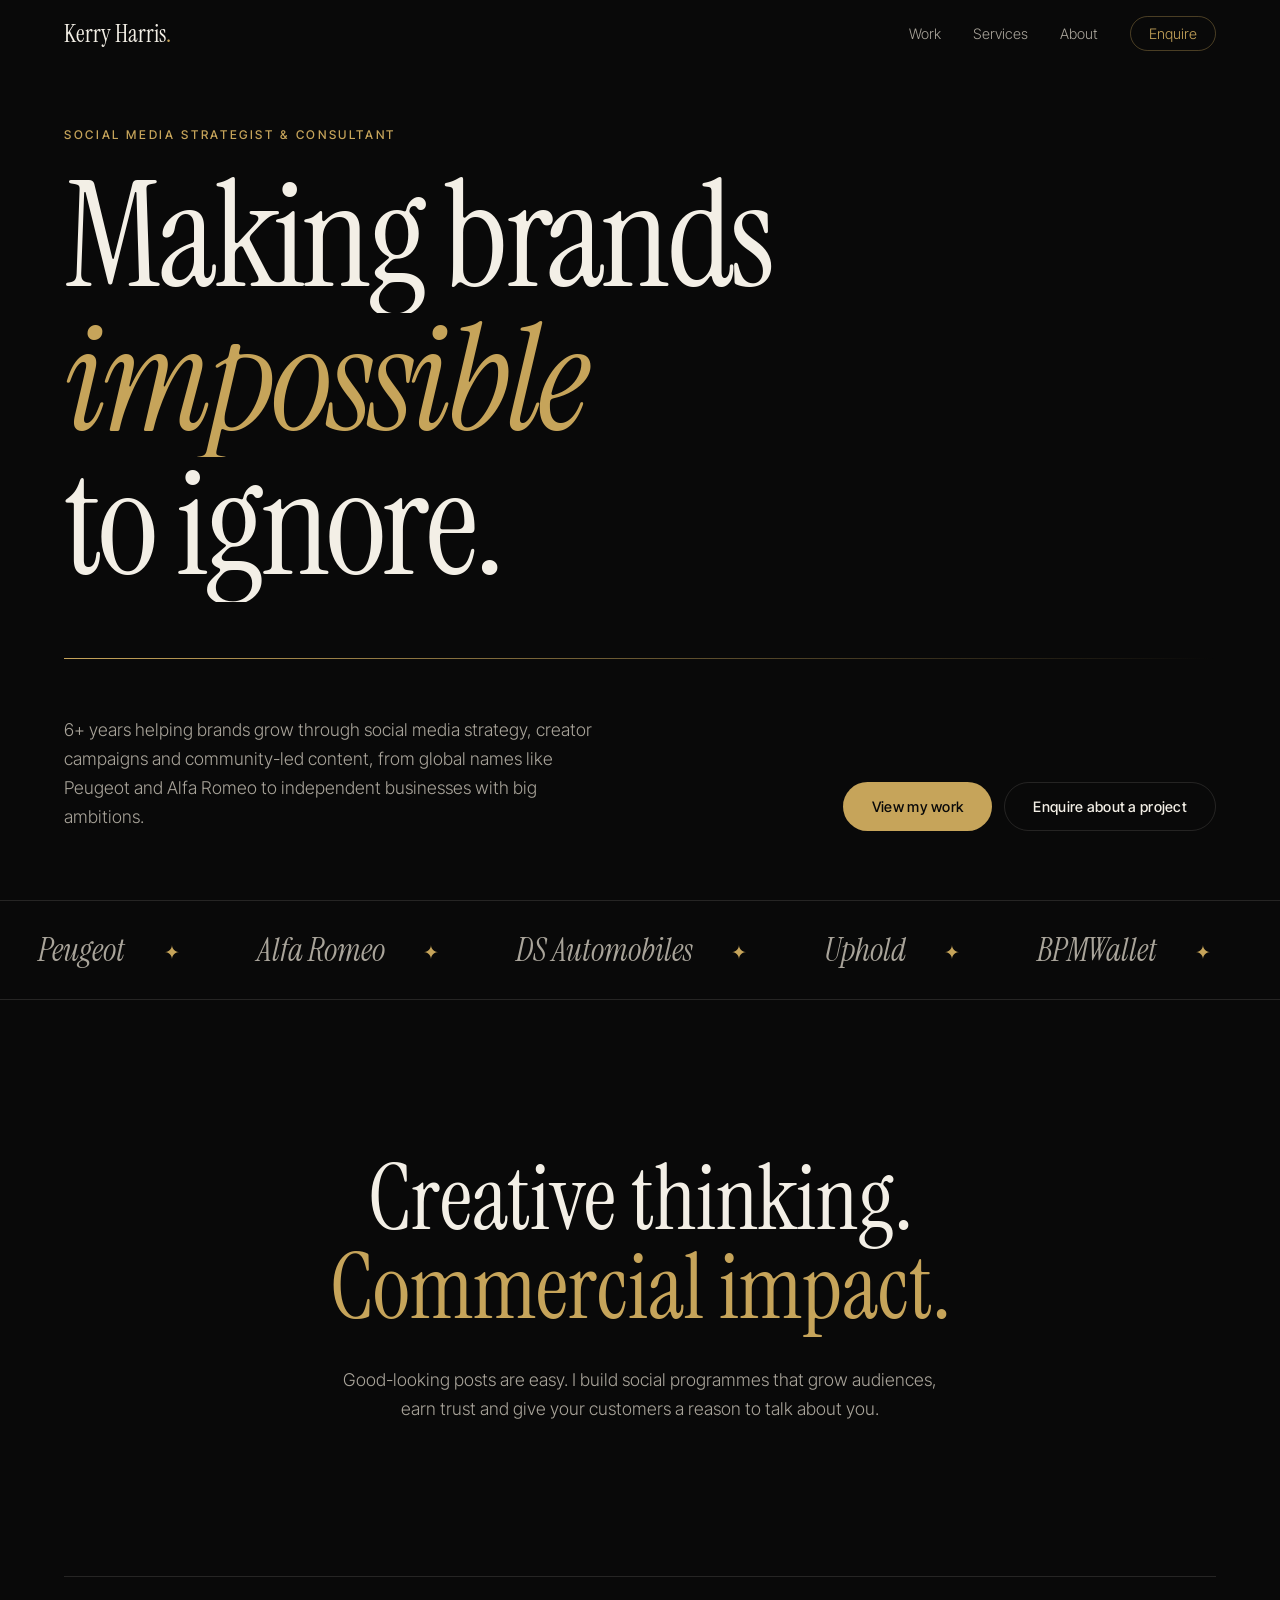
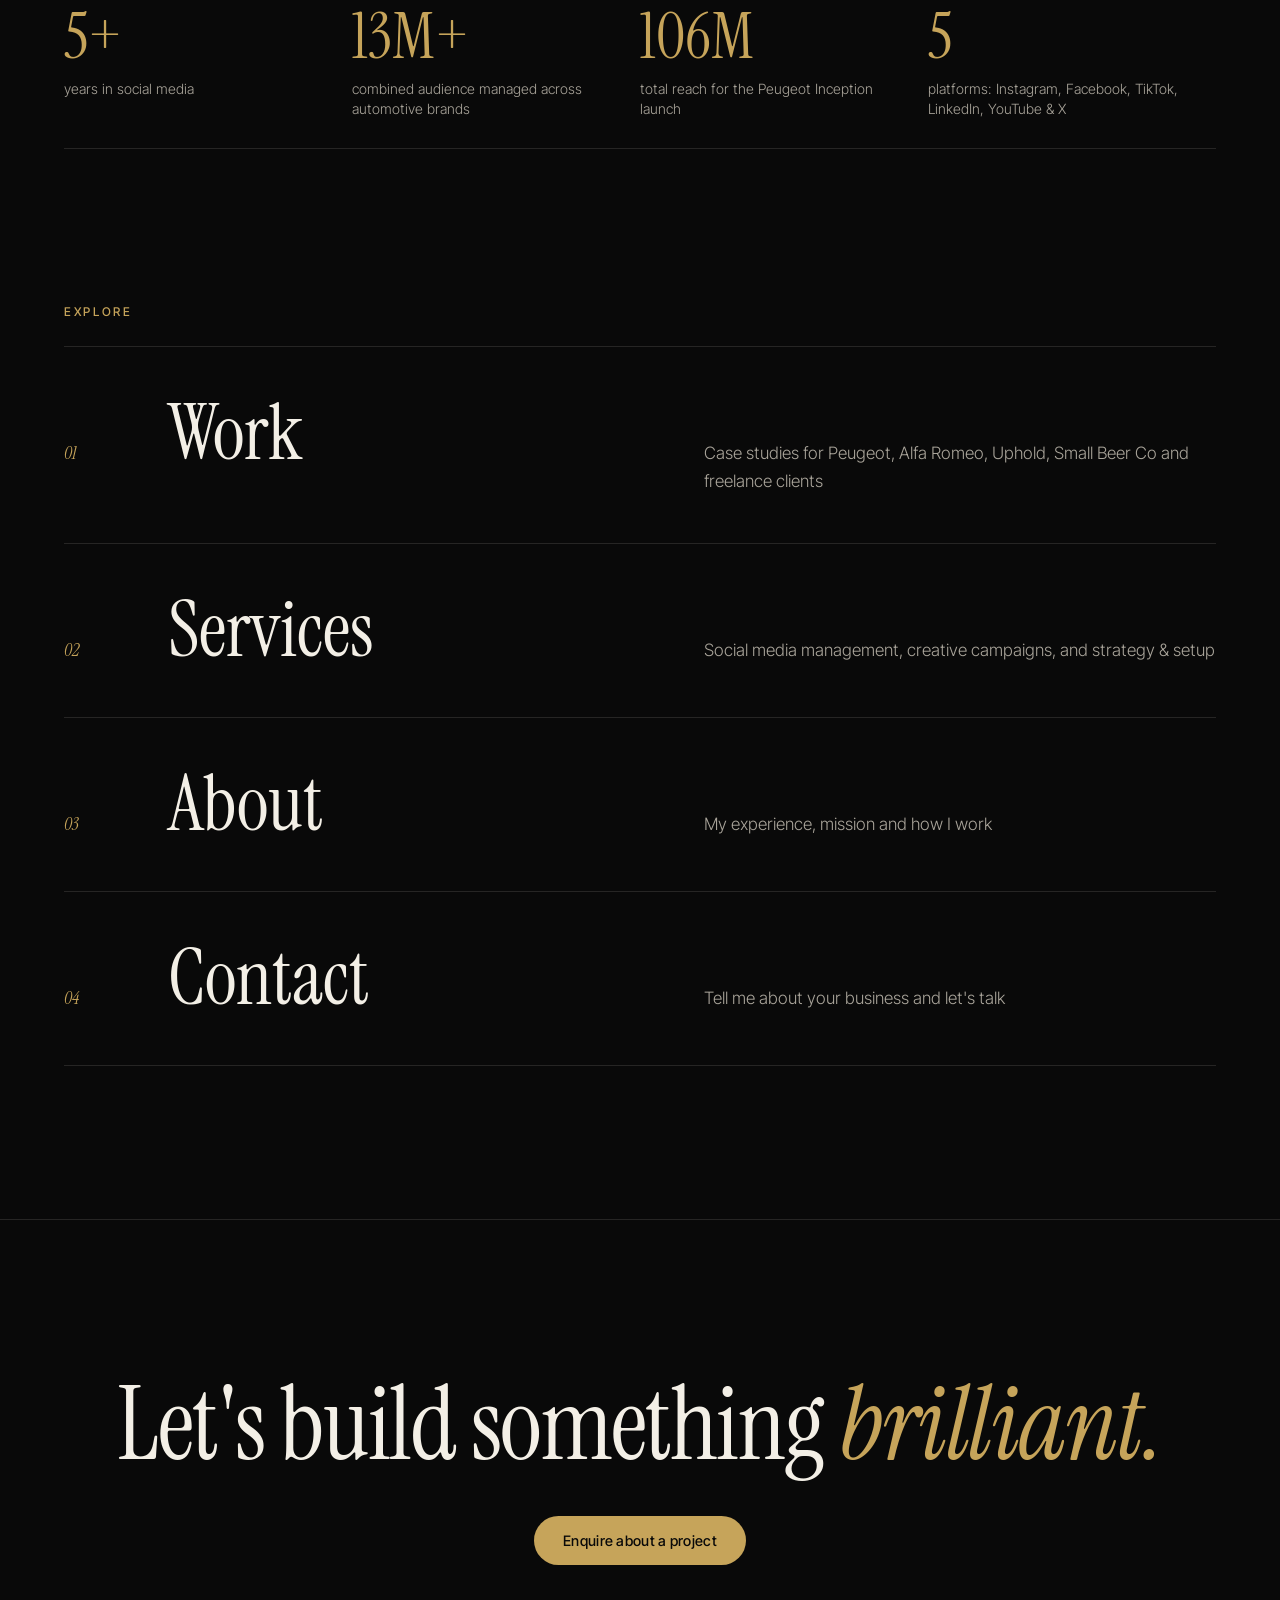
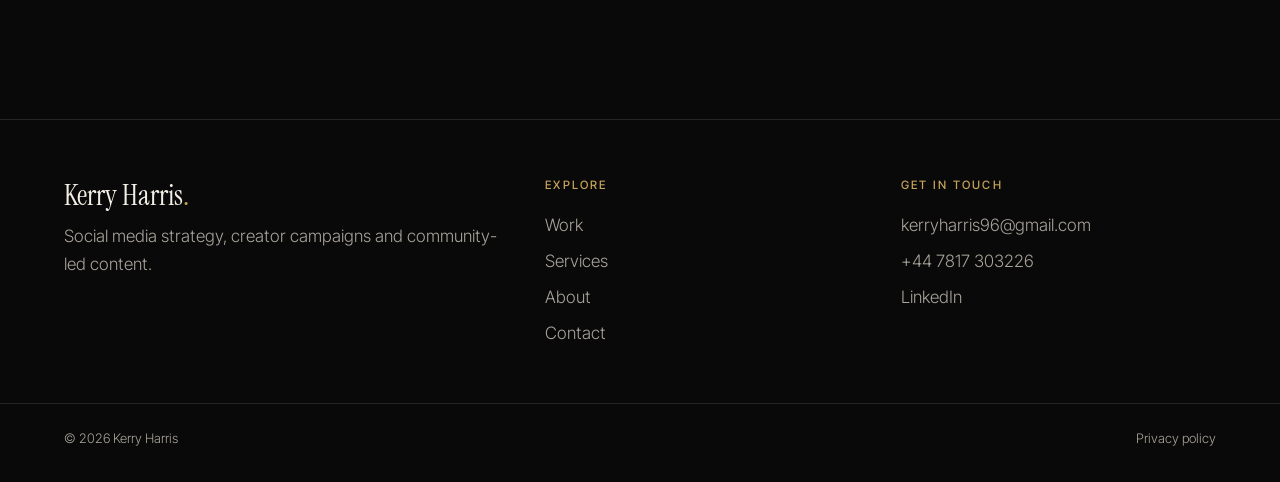
==== index.html @ 4b6999d1 "Initial portfolio site Multi-page static portfolio: home, work, five case studies, services, about, " ====
<!doctype html>
<html lang="en-GB">
<head>
  <meta charset="utf-8">
  <meta name="viewport" content="width=device-width, initial-scale=1">
  <title>Kerry Harris | Social Media & Creative Marketing</title>
  <meta name="description" content="Social media strategy, creator campaigns and community-led content for automotive, fintech, hospitality and independent brands.">
  <meta property="og:title" content="Kerry Harris | Social Media & Creative Marketing">
  <meta property="og:description" content="Social media strategy, creator campaigns and community-led content for automotive, fintech, hospitality and independent brands.">
  <meta name="theme-color" content="#090909">
  <link rel="icon" href="/favicon.svg" type="image/svg+xml">
  <link rel="preconnect" href="https://fonts.googleapis.com">
  <link rel="preconnect" href="https://fonts.gstatic.com" crossorigin>
  <link href="https://fonts.googleapis.com/css2?family=Instrument+Serif:ital@0;1&family=Inter+Tight:wght@300;400;500;600&display=swap" rel="stylesheet">
  <link rel="stylesheet" href="/styles.css">
</head>
<body>

<a class="skip" href="#main">Skip to content</a>

<header class="nav">
  <a class="nav__logo" href="/" aria-label="Kerry Harris, home">Kerry Harris<span>.</span></a>
  <nav aria-label="Main">
    <button class="nav__toggle" aria-expanded="false" aria-controls="nav-links">Menu</button>
    <ul class="nav__links" id="nav-links">
      <li><a href="/work.html">Work</a></li>
      <li><a href="/services.html">Services</a></li>
      <li><a href="/about.html">About</a></li>
      <li><a class="nav__cta" href="/contact.html">Enquire</a></li>
    </ul>
  </nav>
</header>

<main id="main">
  <section class="hero">
    <p class="eyebrow reveal-load" style="--d:0">Social media strategist &amp; consultant</p>
    <h1 class="hero__title">
      <span class="line"><span class="reveal-load" style="--d:1">Making brands</span></span>
      <span class="line"><em class="reveal-load" style="--d:2">impossible</em></span>
      <span class="line"><span class="reveal-load" style="--d:3">to ignore.</span></span>
    </h1>
    <span class="hero__rule" aria-hidden="true"></span>
    <div class="hero__foot reveal-load">
      <p class="hero__lede">6+ years helping brands grow through social media strategy, creator campaigns and community-led content, from global names like Peugeot and Alfa Romeo to independent businesses with big ambitions.</p>
      <div class="btns">
        <a class="btn btn--gold" href="/work.html">View my work</a>
        <a class="btn btn--ghost" href="/contact.html">Enquire about a project</a>
      </div>
    </div>
  </section>

  <section class="clients" aria-label="Brands I've worked with">
    <div class="clients__track">
      <ul>
        <li>Peugeot</li><li>Alfa Romeo</li><li>DS Automobiles</li><li>Uphold</li><li>BPMWallet</li><li>Small Beer Co</li><li>The Rake</li><li>The Old Tigers Head</li><li>Puzzle Tree Alpacas</li>
      </ul>
      <ul aria-hidden="true">
        <li>Peugeot</li><li>Alfa Romeo</li><li>DS Automobiles</li><li>Uphold</li><li>BPMWallet</li><li>Small Beer Co</li><li>The Rake</li><li>The Old Tigers Head</li><li>Puzzle Tree Alpacas</li>
      </ul>
    </div>
  </section>

  <section class="statement">
    <p class="statement__text reveal">
      <span class="serif">Creative thinking.</span>
      <span class="serif gold">Commercial impact.</span>
    </p>
    <p class="statement__sub reveal">Good-looking posts are easy. I build social programmes that grow audiences, earn trust and give your customers a reason to talk about you.</p>
  </section>

  <section class="section--tight">
    <ul class="stats">
      <li><span class="stat__num" data-count="6" data-suffix="+">6+</span><span class="stat__label">years in social media</span></li>
      <li><span class="stat__num" data-count="16" data-suffix="M+">16M+</span><span class="stat__label">combined audience managed across automotive brands</span></li>
      <li><span class="stat__num" data-count="126" data-suffix="M">126M</span><span class="stat__label">total reach for the Peugeot Inception launch</span></li>
      <li><span class="stat__num" data-count="6">6</span><span class="stat__label">platforms: Instagram, Facebook, TikTok, LinkedIn, YouTube &amp; X</span></li>
    </ul>
  </section>

<section class="section--tight">
  <p class="eyebrow">Explore</p>
  <nav class="explore" aria-label="Explore the site">
    <a class="explore__item reveal" href="/work.html">
      <span class="explore__num">01</span>
      <span class="explore__title">Work</span>
      <span class="explore__desc">Case studies for Peugeot, Alfa Romeo, Uphold, Small Beer Co and freelance clients</span>
    </a>
    <a class="explore__item reveal" href="/services.html">
      <span class="explore__num">02</span>
      <span class="explore__title">Services</span>
      <span class="explore__desc">Social media management, creative campaigns, and strategy &amp; setup</span>
    </a>
    <a class="explore__item reveal" href="/about.html">
      <span class="explore__num">03</span>
      <span class="explore__title">About</span>
      <span class="explore__desc">My experience, mission and how I work</span>
    </a>
    <a class="explore__item reveal" href="/contact.html">
      <span class="explore__num">04</span>
      <span class="explore__title">Contact</span>
      <span class="explore__desc">Tell me about your business and let&#39;s talk</span>
    </a>
  </nav>
</section>
</main>

<footer class="footer">
  <div class="footer__cta">
    <p>Let's build something <em>brilliant.</em></p>
    <a class="btn btn--gold" href="/contact.html">Enquire about a project</a>
  </div>
  <div class="footer__cols">
    <div>
      <p class="footer__brand">Kerry Harris<span>.</span></p>
      <p class="muted">Social media strategy, creator campaigns and community-led content.</p>
    </div>
    <div>
      <p class="footer__head">Explore</p>
      <ul>
        <li><a href="/work.html">Work</a></li>
        <li><a href="/services.html">Services</a></li>
        <li><a href="/about.html">About</a></li>
        <li><a href="/contact.html">Contact</a></li>
      </ul>
    </div>
    <div>
      <p class="footer__head">Get in touch</p>
      <ul>
        <li><a href="mailto:kerryharris96@gmail.com">kerryharris96@gmail.com</a></li>
        <li><a href="tel:+447817303226">+44 7817 303226</a></li>
        <li><a href="https://www.linkedin.com/in/kerry-harris-9aa0041a2/" target="_blank" rel="noopener">LinkedIn</a></li>
      </ul>
    </div>
  </div>
  <div class="footer__legal">
    <p>© <span data-year>2026</span> Kerry Harris</p>
    <a href="/privacy.html">Privacy policy</a>
  </div>
</footer>

<script src="/main.js" defer></script>
</body>
</html>
---- styles.css ----
:root {
  --obsidian: #090909;
  --charcoal: #292929;
  --surface: #131313;
  --gold: #C6A45A;
  --gold-soft: rgba(198, 164, 90, .35);
  --ivory: #F3EFE6;
  --muted: #A9A49A;
  --line: rgba(243, 239, 230, .12);

  --serif: "Instrument Serif", Georgia, serif;
  --sans: "Inter Tight", system-ui, -apple-system, sans-serif;

  --gutter: clamp(16px, 5vw, 72px);
  --max: 1320px;
  --ease: cubic-bezier(.2, .7, .1, 1);
}

*, *::before, *::after { box-sizing: border-box; }
html { scroll-behavior: smooth; -webkit-text-size-adjust: 100%; }
body {
  margin: 0;
  background: var(--obsidian);
  color: var(--ivory);
  font: 300 17px/1.65 var(--sans);
  -webkit-font-smoothing: antialiased;
  overflow-x: hidden;
}
img, video { display: block; width: 100%; height: 100%; object-fit: cover; }
a { color: inherit; }
h1, h2, h3 { font-family: var(--serif); font-weight: 400; line-height: 1.05; margin: 0; }
h2 { font-size: clamp(2.4rem, 5.5vw, 4.5rem); letter-spacing: -.01em; }
p { margin: 0 0 1em; }
::selection { background: var(--gold); color: var(--obsidian); }
:focus-visible { outline: 2px solid var(--gold); outline-offset: 3px; }

.skip { position: absolute; left: -999px; top: 8px; background: var(--gold); color: var(--obsidian); padding: 8px 14px; z-index: 100; }
.skip:focus { left: 8px; }

.eyebrow {
  font-size: .75rem; letter-spacing: .22em; text-transform: uppercase;
  color: var(--gold); font-weight: 500; margin-bottom: 1.5rem;
}
.gold { color: var(--gold); }
em { font-style: italic; color: var(--gold); }
.muted { color: var(--muted); }

section { padding: clamp(80px, 12vw, 160px) var(--gutter); max-width: var(--max); margin: 0 auto; }
.section--tight { padding-top: 0; }

/* ---------- Buttons & links ---------- */
.btns { display: flex; flex-wrap: wrap; gap: 12px; }
.btn {
  display: inline-flex; align-items: center; justify-content: center;
  padding: 15px 28px; border-radius: 999px; font: 500 .9rem var(--sans);
  letter-spacing: .02em; text-decoration: none; cursor: pointer; border: 1px solid transparent;
  transition: background .3s var(--ease), color .3s var(--ease), border-color .3s var(--ease);
}
.btn--gold { background: var(--gold); color: var(--obsidian); }
.btn--gold:hover { background: var(--ivory); }
.btn--ghost { border-color: var(--line); color: var(--ivory); background: transparent; }
.btn--ghost:hover { border-color: var(--gold); color: var(--gold); }
.section-cta { margin-top: clamp(48px, 7vw, 96px); text-align: center; }
.link-arrow { color: var(--gold); text-decoration: none; font-weight: 500; font-size: .95rem; }
.link-arrow::after { content: " →"; display: inline-block; transition: transform .3s var(--ease); }
.link-arrow:hover::after { transform: translateX(4px); }

/* ---------- Nav ---------- */
.nav {
  position: fixed; inset: 0 0 auto; z-index: 50;
  display: flex; justify-content: space-between; align-items: center;
  padding: 18px var(--gutter);
  transition: background .4s, backdrop-filter .4s, border-color .4s;
  border-bottom: 1px solid transparent;
}
.nav.is-scrolled { background: rgba(9, 9, 9, .82); backdrop-filter: blur(14px); -webkit-backdrop-filter: blur(14px); border-color: var(--line); }
.nav__logo { font: 400 1.5rem var(--serif); text-decoration: none; }
.nav__logo span { color: var(--gold); }
.nav__links { display: flex; gap: 32px; align-items: center; list-style: none; margin: 0; padding: 0; }
.nav__links a { text-decoration: none; font-size: .9rem; color: var(--muted); transition: color .3s; }
.nav__links a:hover, .nav__links a[aria-current="page"] { color: var(--ivory); }
.nav__links .nav__cta { color: var(--gold); border: 1px solid var(--gold-soft); padding: 8px 18px; border-radius: 999px; }
.nav__links .nav__cta:hover, .nav__links .nav__cta[aria-current="page"] { color: var(--obsidian); background: var(--gold); }
.nav__toggle { display: none; background: none; border: 1px solid var(--line); color: var(--ivory); padding: 8px 16px; border-radius: 999px; font: 500 .85rem var(--sans); }

@media (max-width: 760px) {
  .nav__toggle { display: block; }
  .nav__links {
    position: fixed; inset: 64px 0 auto; flex-direction: column; gap: 0; align-items: stretch;
    background: var(--obsidian); border-bottom: 1px solid var(--line);
    padding: 8px var(--gutter) 24px; display: none;
  }
  .nav__links.is-open { display: flex; }
  .nav__links li a { display: block; padding: 14px 0; font-size: 1.1rem; border-bottom: 1px solid var(--line); }
  .nav__links .nav__cta { margin-top: 16px; text-align: center; border-bottom: 1px solid var(--gold-soft); }
}

/* ---------- Home hero ---------- */
.hero { min-height: min(100svh, 1000px); display: flex; flex-direction: column; justify-content: center; padding-top: 120px; padding-bottom: 64px; }
.hero__title { font-size: clamp(3.4rem, 11.5vw, 10.5rem); line-height: .92; letter-spacing: -.025em; }
.hero__title .line { display: block; overflow: hidden; padding-bottom: .06em; }
.hero__title .line > * { display: inline-block; }
.hero__rule {
  display: block; height: 1px; background: linear-gradient(90deg, var(--gold), transparent);
  margin: clamp(32px, 5vw, 56px) 0; transform: scaleX(0); transform-origin: left;
  animation: draw 1.6s var(--ease) .9s forwards;
}
.hero__foot { display: grid; grid-template-columns: 1fr auto; gap: 32px; align-items: end; }
.hero__lede { max-width: 34rem; color: var(--muted); font-size: 1.1rem; margin: 0; }
@media (max-width: 860px) { .hero__foot { grid-template-columns: 1fr; } }

.reveal-load { opacity: 0; transform: translateY(105%); animation: rise 1.1s var(--ease) forwards; animation-delay: calc(var(--d, 0) * .12s + .1s); }
.eyebrow.reveal-load, .hero__foot.reveal-load, .page-hero .reveal-load { transform: translateY(16px); }
.hero__foot.reveal-load { animation-delay: 1.1s; }

@keyframes rise { to { opacity: 1; transform: none; } }
@keyframes draw { to { transform: scaleX(1); } }

/* ---------- Inner page hero ---------- */
.page-hero { padding-top: clamp(140px, 18vw, 220px); padding-bottom: clamp(48px, 7vw, 96px); }
.page-hero h1 { font-size: clamp(3rem, 8.5vw, 7.5rem); letter-spacing: -.02em; line-height: .95; max-width: 14ch; }
.page-hero__lede { color: var(--muted); font-size: 1.15rem; max-width: 38rem; margin-top: 2rem; }
.page-hero .hero__rule { margin-bottom: 0; }

/* ---------- Client strip ---------- */
.clients { max-width: none; padding: 28px 0; border-block: 1px solid var(--line); overflow: hidden; }
.clients__track { display: flex; width: max-content; animation: marquee 40s linear infinite; }
.clients ul { display: flex; list-style: none; margin: 0; padding: 0; }
.clients li { font: italic 400 clamp(1.4rem, 2.6vw, 2rem) var(--serif); color: var(--muted); padding: 0 clamp(24px, 3vw, 48px); white-space: nowrap; }
.clients li::after { content: "✦"; font-style: normal; font-size: .6em; color: var(--gold); margin-left: clamp(24px, 3vw, 48px); vertical-align: middle; }
.clients:hover .clients__track { animation-play-state: paused; }
@keyframes marquee { to { transform: translateX(-50%); } }

/* ---------- Statement ---------- */
.statement { text-align: center; }
.statement__text { font-size: clamp(2.6rem, 7vw, 6rem); line-height: 1; margin-bottom: 2rem; }
.statement__text .serif { display: block; font-family: var(--serif); }
.statement__sub { max-width: 38rem; margin: 0 auto; color: var(--muted); font-size: 1.1rem; }

/* ---------- Section head ---------- */
.section-head { margin-bottom: clamp(48px, 7vw, 96px); max-width: 52rem; }
.section-head--row { max-width: none; display: flex; justify-content: space-between; align-items: end; gap: 24px; flex-wrap: wrap; }
.section-head__sub { color: var(--muted); margin-top: 1.5rem; font-size: 1.1rem; max-width: 40rem; }

/* ---------- Project cards ---------- */
.cards { display: grid; grid-template-columns: repeat(2, 1fr); gap: clamp(40px, 5vw, 72px) clamp(20px, 3vw, 40px); }
.card { text-decoration: none; display: block; }
.card[hidden] { display: none; }
.card__media { overflow: hidden; border-radius: 4px; margin-bottom: 22px; }
.card__media .ph, .card__media img, .card__media video { transition: transform 1.2s var(--ease); }
.card:hover .card__media .ph, .card:hover .card__media img, .card:hover .card__media video { transform: scale(1.04); }
.card__tag { font-size: .75rem; letter-spacing: .16em; text-transform: uppercase; color: var(--muted); margin-bottom: .6rem; }
.card__title { font-size: clamp(1.8rem, 3vw, 2.6rem); margin-bottom: .6rem; transition: color .3s; }
.card:hover .card__title { color: var(--gold); }
.card__result { color: var(--gold); font-size: .95rem; margin: 0; }
.cards--featured .card:first-child { grid-column: 1 / -1; }
.cards--featured .card:first-child .ph { aspect-ratio: 21 / 9; }
@media (max-width: 760px) {
  .cards { grid-template-columns: 1fr; }
  .cards--featured .card:first-child .ph { aspect-ratio: 4 / 3; }
}

.filters { display: flex; flex-wrap: wrap; gap: 10px; margin-bottom: clamp(40px, 5vw, 64px); }
.filter {
  background: none; border: 1px solid var(--line); color: var(--muted); border-radius: 999px;
  padding: 9px 18px; font: 400 .88rem var(--sans); cursor: pointer; transition: all .3s var(--ease);
}
.filter:hover { color: var(--ivory); border-color: var(--muted); }
.filter[aria-pressed="true"] { background: var(--gold); border-color: var(--gold); color: var(--obsidian); }

/* ---------- Stats ---------- */
.stats { list-style: none; margin: 0; padding: 0; display: grid; grid-template-columns: repeat(auto-fit, minmax(170px, 1fr)); border-top: 1px solid var(--line); }
.stats li { padding: 28px 20px 28px 0; border-bottom: 1px solid var(--line); }
.stat__num { display: block; font: 400 clamp(2.6rem, 5vw, 4.2rem)/1 var(--serif); color: var(--gold); margin-bottom: .6rem; font-variant-numeric: tabular-nums; }
.stat__label { display: block; font-size: .88rem; color: var(--muted); line-height: 1.45; }
.note { font-size: .82rem; color: var(--muted); margin-top: 1.25rem; }

/* ---------- Case study pages ---------- */
.cs-hero { padding-bottom: clamp(40px, 5vw, 64px); }
.cs-hero h1 { max-width: 16ch; }
.cs-meta { display: grid; grid-template-columns: repeat(4, 1fr); gap: 24px; margin: clamp(40px, 5vw, 64px) 0 0; padding-top: 28px; border-top: 1px solid var(--line); }
.cs-meta dt { font-size: .72rem; letter-spacing: .18em; text-transform: uppercase; color: var(--gold); margin-bottom: .4rem; font-weight: 500; }
.cs-meta dd { margin: 0; font-size: .95rem; }
@media (max-width: 760px) { .cs-meta { grid-template-columns: 1fr 1fr; } }

.cs-cover { max-width: var(--max); margin: 0 auto; padding: 0 var(--gutter); }
.cs-cover > * { border-radius: 4px; overflow: hidden; }
.cs-cover .ph { aspect-ratio: 16 / 8; }
@media (max-width: 760px) { .cs-cover .ph { aspect-ratio: 4 / 3; } }

.cs-section { display: grid; grid-template-columns: 1fr 2fr; gap: clamp(24px, 5vw, 80px); padding-top: clamp(56px, 8vw, 112px); padding-bottom: 0; }
.cs-section > h2 { font-size: clamp(1.8rem, 3vw, 2.6rem); }
.cs-section__body { font-size: 1.1rem; max-width: 44rem; }
.cs-section__body > p { opacity: .88; }
.cs-section__body ul { padding-left: 1.1em; margin: 0 0 1em; opacity: .88; }
.cs-section__body li { margin-bottom: .4em; }
.cs-section__body li::marker { color: var(--gold); }
.cs-section .stats { margin-top: .5rem; }
@media (max-width: 860px) { .cs-section { grid-template-columns: 1fr; } }

.pullquote { font: 400 clamp(1.8rem, 3.6vw, 3rem)/1.2 var(--serif); max-width: 28ch; margin: 0 auto; text-align: center; }
.pullquote::before { content: ""; display: block; width: 48px; height: 1px; background: var(--gold); margin: 0 auto 2rem; }

.cs-gallery { display: grid; grid-template-columns: repeat(12, 1fr); gap: 16px; }
.cs-gallery > * { grid-column: span 4; border-radius: 4px; overflow: hidden; }
.cs-gallery > .wide { grid-column: span 8; }
.cs-gallery > .half { grid-column: span 6; }
.cs-gallery > .full { grid-column: 1 / -1; }
.cs-gallery .ph { height: 100%; min-height: 260px; }
@media (max-width: 760px) { .cs-gallery > *, .cs-gallery > .wide, .cs-gallery > .half { grid-column: 1 / -1; } }

.next-project { display: block; text-decoration: none; border-top: 1px solid var(--line); padding: clamp(56px, 8vw, 112px) var(--gutter); max-width: var(--max); margin: 0 auto; }
.next-project .eyebrow { margin-bottom: 1rem; }
.next-project__title { font: 400 clamp(2.6rem, 8vw, 7rem)/1 var(--serif); transition: color .4s var(--ease); }
.next-project__title::after { content: " →"; font-family: var(--sans); font-weight: 200; display: inline-block; transition: transform .4s var(--ease); }
.next-project:hover .next-project__title { color: var(--gold); }
.next-project:hover .next-project__title::after { transform: translateX(12px); }

/* Freelance client blocks */
.client-block { display: grid; grid-template-columns: 1fr 1fr; gap: clamp(32px, 6vw, 96px); padding: clamp(56px, 8vw, 104px) 0; border-top: 1px solid var(--line); align-items: start; }
.client-block:nth-child(even) .client-block__media { order: 2; }
.client-block__media { display: grid; grid-template-columns: 1fr 1fr; gap: 12px; }
.client-block__media > * { border-radius: 4px; overflow: hidden; }
.client-block__media > .full { grid-column: 1 / -1; }
.client-block h2 { font-size: clamp(2rem, 4vw, 3.2rem); margin-bottom: 1.5rem; }
@media (max-width: 860px) { .client-block { grid-template-columns: 1fr; } .client-block:nth-child(even) .client-block__media { order: 0; } }

.case__grid { display: grid; gap: 24px; margin: 0 0 2rem; }
.case__grid dt { font-size: .75rem; letter-spacing: .18em; text-transform: uppercase; color: var(--gold); margin-bottom: .4rem; font-weight: 500; }
.case__grid dd { margin: 0; opacity: .86; }
.case__tag { font-size: .8rem; letter-spacing: .14em; text-transform: uppercase; color: var(--muted); margin-bottom: 1rem; }

/* ---------- Placeholders (replace with real media) ---------- */
.ph {
  position: relative; aspect-ratio: 4 / 3; width: 100%;
  background:
    radial-gradient(120% 80% at 80% 0%, rgba(198,164,90,.18), transparent 60%),
    linear-gradient(160deg, var(--charcoal), var(--surface) 70%);
}
.ph::after {
  content: attr(data-label); position: absolute; left: 20px; bottom: 18px; right: 20px;
  font-size: .72rem; letter-spacing: .16em; text-transform: uppercase; color: var(--muted);
}
.ph--tall { aspect-ratio: 9 / 16; }
.ph--tile, .ph--portrait { aspect-ratio: 4 / 5; }
.ph--square { aspect-ratio: 1; }

/* ---------- Services ---------- */
.offers { list-style: none; margin: 0; padding: 0; display: grid; grid-template-columns: repeat(3, 1fr); gap: 1px; background: var(--line); border: 1px solid var(--line); }
.offer { background: var(--obsidian); padding: clamp(28px, 3.5vw, 48px); display: flex; flex-direction: column; transition: background .5s var(--ease); }
.offer:hover { background: var(--surface); }
.offer__num { font: italic 400 1.1rem var(--serif); color: var(--gold); margin-bottom: 3rem; }
.offer h3 { font-size: clamp(1.7rem, 2.6vw, 2.2rem); margin-bottom: 1rem; }
.offer > p { color: var(--muted); }
.offer ul { list-style: none; padding: 0; margin: 1rem 0 2.5rem; }
.offer ul li { padding: 10px 0; border-top: 1px solid var(--line); font-size: .95rem; }
.offer__type { margin-top: auto; font-size: .75rem; letter-spacing: .16em; text-transform: uppercase; color: var(--gold); }
@media (max-width: 900px) { .offers { grid-template-columns: 1fr; } }

.service { display: grid; grid-template-columns: 1fr 1.4fr; gap: clamp(32px, 6vw, 96px); padding: clamp(56px, 8vw, 104px) 0; border-top: 1px solid var(--line); }
.service__num { font: italic 400 1.2rem var(--serif); color: var(--gold); display: block; margin-bottom: 1.25rem; }
.service h2 { font-size: clamp(2.2rem, 4.5vw, 3.6rem); margin-bottom: 1.25rem; }
.service__intro { color: var(--muted); font-size: 1.1rem; }
.service__cols { display: grid; grid-template-columns: 1fr 1fr; gap: 32px; }
.service h3 { font: 500 .75rem var(--sans); letter-spacing: .18em; text-transform: uppercase; color: var(--gold); margin-bottom: 1rem; }
.service ul { list-style: none; padding: 0; margin: 0; }
.service ul li { padding: 11px 0; border-top: 1px solid var(--line); }
.service__format { grid-column: 1 / -1; display: flex; gap: 12px 32px; flex-wrap: wrap; padding-top: 24px; border-top: 1px solid var(--line); color: var(--muted); font-size: .95rem; }
.service__format strong { color: var(--ivory); font-weight: 500; }
@media (max-width: 860px) { .service, .service__cols { grid-template-columns: 1fr; } }

.steps { list-style: none; margin: 0; padding: 0; display: grid; grid-template-columns: repeat(4, 1fr); gap: 32px; counter-reset: step; }
.steps li { border-top: 1px solid var(--gold-soft); padding-top: 24px; counter-increment: step; }
.steps li::before { content: "0" counter(step); display: block; font: italic 400 1.1rem var(--serif); color: var(--gold); margin-bottom: 1.5rem; }
.steps h3 { font-size: 1.7rem; margin-bottom: .6rem; }
.steps p { color: var(--muted); font-size: .95rem; margin: 0; }
@media (max-width: 900px) { .steps { grid-template-columns: 1fr 1fr; } }
@media (max-width: 520px) { .steps { grid-template-columns: 1fr; } }

.faq { max-width: 52rem; }
.faq details { border-top: 1px solid var(--line); }
.faq details:last-child { border-bottom: 1px solid var(--line); }
.faq summary { list-style: none; cursor: pointer; padding: 26px 40px 26px 0; position: relative; font: 400 clamp(1.3rem, 2.2vw, 1.7rem)/1.3 var(--serif); }
.faq summary::-webkit-details-marker { display: none; }
.faq summary::after { content: "+"; position: absolute; right: 4px; top: 50%; transform: translateY(-50%); font: 200 1.8rem var(--sans); color: var(--gold); transition: transform .3s var(--ease); }
.faq details[open] summary::after { transform: translateY(-50%) rotate(45deg); }
.faq details p { color: var(--muted); padding-bottom: 26px; margin: 0; max-width: 44rem; }

/* ---------- About ---------- */
.about { display: grid; grid-template-columns: .8fr 1fr; gap: clamp(40px, 7vw, 112px); align-items: center; }
.about h2 { margin-bottom: 2rem; }
.about__lead { font: 400 clamp(1.4rem, 2.2vw, 1.8rem)/1.35 var(--serif); }
.about__body > p:not(.eyebrow):not(.about__lead) { color: var(--muted); }
.about .btn { margin-top: 1rem; }
.about__media { overflow: hidden; border-radius: 4px; }
.about--top { align-items: start; }
@media (max-width: 860px) { .about { grid-template-columns: 1fr; } .about__media { max-width: 420px; } }

.values { display: grid; grid-template-columns: repeat(3, 1fr); gap: 1px; background: var(--line); border: 1px solid var(--line); }
.values > div { background: var(--obsidian); padding: clamp(28px, 3.5vw, 44px); }
.values h3 { font-size: 1.9rem; margin-bottom: .8rem; }
.values p { color: var(--muted); margin: 0; }
@media (max-width: 860px) { .values { grid-template-columns: 1fr; } }

.sectors { display: grid; grid-template-columns: repeat(4, 1fr); gap: 32px; }
.sectors > div { border-top: 1px solid var(--gold-soft); padding-top: 20px; }
.sectors h3 { font-size: 1.6rem; margin-bottom: .5rem; }
.sectors p { color: var(--muted); font-size: .95rem; margin: 0; }
@media (max-width: 900px) { .sectors { grid-template-columns: 1fr 1fr; } }
@media (max-width: 520px) { .sectors { grid-template-columns: 1fr; } }

/* ---------- Testimonials ---------- */
.quotes { display: grid; grid-template-columns: repeat(auto-fit, minmax(300px, 1fr)); gap: 48px; }
.quote { margin: 0; border-left: 1px solid var(--gold); padding-left: 28px; }
.quote p { font: 400 clamp(1.4rem, 2.4vw, 2rem)/1.3 var(--serif); }
.quote footer { color: var(--muted); font-size: .9rem; }

/* ---------- Contact ---------- */
.contact { display: grid; grid-template-columns: 1fr 1.2fr; gap: clamp(48px, 7vw, 112px); padding-top: 0; }
.contact__list { list-style: none; padding: 0; margin: 0 0 3rem; }
.contact__list li { display: flex; gap: 20px; padding: 14px 0; border-top: 1px solid var(--line); flex-wrap: wrap; }
.contact__list span { width: 90px; font-size: .75rem; letter-spacing: .16em; text-transform: uppercase; color: var(--gold); padding-top: 4px; }
.contact__list a { text-decoration: none; overflow-wrap: anywhere; }
.contact__list a:hover { color: var(--gold); }
.next-steps { list-style: none; padding: 0; margin: 0; counter-reset: s; }
.next-steps li { counter-increment: s; display: grid; grid-template-columns: 40px 1fr; padding: 12px 0; color: var(--muted); }
.next-steps li::before { content: counter(s); font: italic 400 1.2rem var(--serif); color: var(--gold); }
.contact h2 { font-size: clamp(1.6rem, 2.4vw, 2rem); margin-bottom: 1.25rem; }

.form { display: grid; grid-template-columns: 1fr 1fr; gap: 20px; align-content: start; }
.field { display: grid; gap: 8px; }
.field--full { grid-column: 1 / -1; }
.field label { font-size: .8rem; color: var(--muted); }
.field input, .field select, .field textarea {
  width: 100%; background: var(--surface); color: var(--ivory); border: 1px solid var(--line);
  border-radius: 4px; padding: 14px 16px; font: 300 1rem var(--sans); transition: border-color .3s;
}
.field select { appearance: none; background-image: linear-gradient(45deg, transparent 50%, var(--gold) 50%), linear-gradient(135deg, var(--gold) 50%, transparent 50%); background-position: calc(100% - 20px) 50%, calc(100% - 15px) 50%; background-size: 5px 5px; background-repeat: no-repeat; padding-right: 40px; }
.field input:focus, .field select:focus, .field textarea:focus { outline: none; border-color: var(--gold); }
.form .btn { justify-self: start; }
.form__small { grid-column: 1 / -1; font-size: .8rem; color: var(--muted); margin: 0; }
.form__small a { color: var(--ivory); }
.form__status { grid-column: 1 / -1; color: var(--gold); font-size: .9rem; min-height: 1.4em; margin: 0; }
@media (max-width: 860px) { .contact, .form { grid-template-columns: 1fr; } }

/* ---------- Prose (privacy etc.) ---------- */
.prose { max-width: 46rem; padding-top: 0; }
.prose h2 { font-size: clamp(1.6rem, 2.6vw, 2.2rem); margin: 3rem 0 1rem; }
.prose p, .prose li { color: var(--muted); }
.prose ul { padding-left: 1.1em; }
.prose a { color: var(--gold); }

/* ---------- Simple centred page (404, thanks) ---------- */
.centre { min-height: 80svh; display: flex; flex-direction: column; justify-content: center; align-items: flex-start; padding-top: 140px; }
.centre h1 { font-size: clamp(3rem, 9vw, 8rem); line-height: .95; margin-bottom: 1.5rem; }
.centre p { color: var(--muted); font-size: 1.15rem; max-width: 34rem; margin-bottom: 2.5rem; }

/* ---------- Footer ---------- */
.footer { border-top: 1px solid var(--line); }
.footer__cta { max-width: var(--max); margin: 0 auto; padding: clamp(80px, 12vw, 160px) var(--gutter); text-align: center; }
.footer__cta p { font: 400 clamp(2.8rem, 8vw, 7rem)/1 var(--serif); margin-bottom: 2.5rem; letter-spacing: -.015em; }
.no-footer-cta .footer__cta { display: none; }
.footer__cols { max-width: var(--max); margin: 0 auto; padding: 56px var(--gutter); display: grid; grid-template-columns: 1.4fr 1fr 1fr; gap: 40px; border-top: 1px solid var(--line); }
.footer__cols ul { list-style: none; padding: 0; margin: 0; display: grid; gap: 8px; }
.footer__cols a { text-decoration: none; color: var(--muted); transition: color .3s; }
.footer__cols a:hover { color: var(--gold); }
.footer__head { font-size: .72rem; letter-spacing: .18em; text-transform: uppercase; color: var(--gold); margin-bottom: 1rem; font-weight: 500; }
.footer__brand { font: 400 1.8rem var(--serif); margin-bottom: .5rem; }
.footer__brand span { color: var(--gold); }
.footer__legal { max-width: var(--max); margin: 0 auto; padding: 24px var(--gutter) 32px; display: flex; justify-content: space-between; flex-wrap: wrap; gap: 12px; color: var(--muted); font-size: .82rem; border-top: 1px solid var(--line); }
.footer__legal p { margin: 0; }
.footer__legal a { text-decoration: none; }
.footer__legal a:hover { color: var(--gold); }
@media (max-width: 760px) { .footer__cols { grid-template-columns: 1fr 1fr; } .footer__cols > :first-child { grid-column: 1 / -1; } }

/* ---------- Scroll reveal ---------- */
.js .reveal { opacity: 0; transform: translateY(28px); transition: opacity 1s var(--ease), transform 1s var(--ease); }
.js .reveal.is-in { opacity: 1; transform: none; }

/* ---------- Reduced motion ---------- */
@media (prefers-reduced-motion: reduce) {
  html { scroll-behavior: auto; }
  *, *::before, *::after { animation-duration: .01ms !important; animation-iteration-count: 1 !important; transition-duration: .01ms !important; }
  .reveal-load, .js .reveal { opacity: 1 !important; transform: none !important; }
  .hero__rule { transform: none; }
  .clients__track { animation: none; flex-wrap: wrap; width: auto; }
  .clients__track ul[aria-hidden] { display: none; }
  .clients ul { flex-wrap: wrap; justify-content: center; }
  .card:hover .ph, .card:hover img, .card:hover video { transform: none; }
}

/* ---------- Home: explore links ---------- */
.explore { border-top: 1px solid var(--line); }
.explore__item {
  display: grid; grid-template-columns: 80px 1fr 1fr; gap: 24px; align-items: baseline;
  padding: clamp(28px, 4vw, 48px) 0; border-bottom: 1px solid var(--line); text-decoration: none;
}
.explore__num { font: italic 400 1.1rem var(--serif); color: var(--gold); }
.explore__title { font: 400 clamp(2.6rem, 6vw, 5rem)/1 var(--serif); transition: color .4s var(--ease), transform .4s var(--ease); }
.explore__title::after { content: " →"; font-family: var(--sans); font-weight: 200; font-size: .6em; color: var(--gold); opacity: 0; transition: opacity .4s var(--ease); }
.explore__desc { color: var(--muted); }
.explore__item:hover .explore__title { color: var(--gold); transform: translateX(8px); }
.explore__item:hover .explore__title::after { opacity: 1; }
@media (max-width: 760px) { .explore__item { grid-template-columns: 1fr; gap: 8px; } }
@media (prefers-reduced-motion: reduce) { .explore__item:hover .explore__title { transform: none; } }
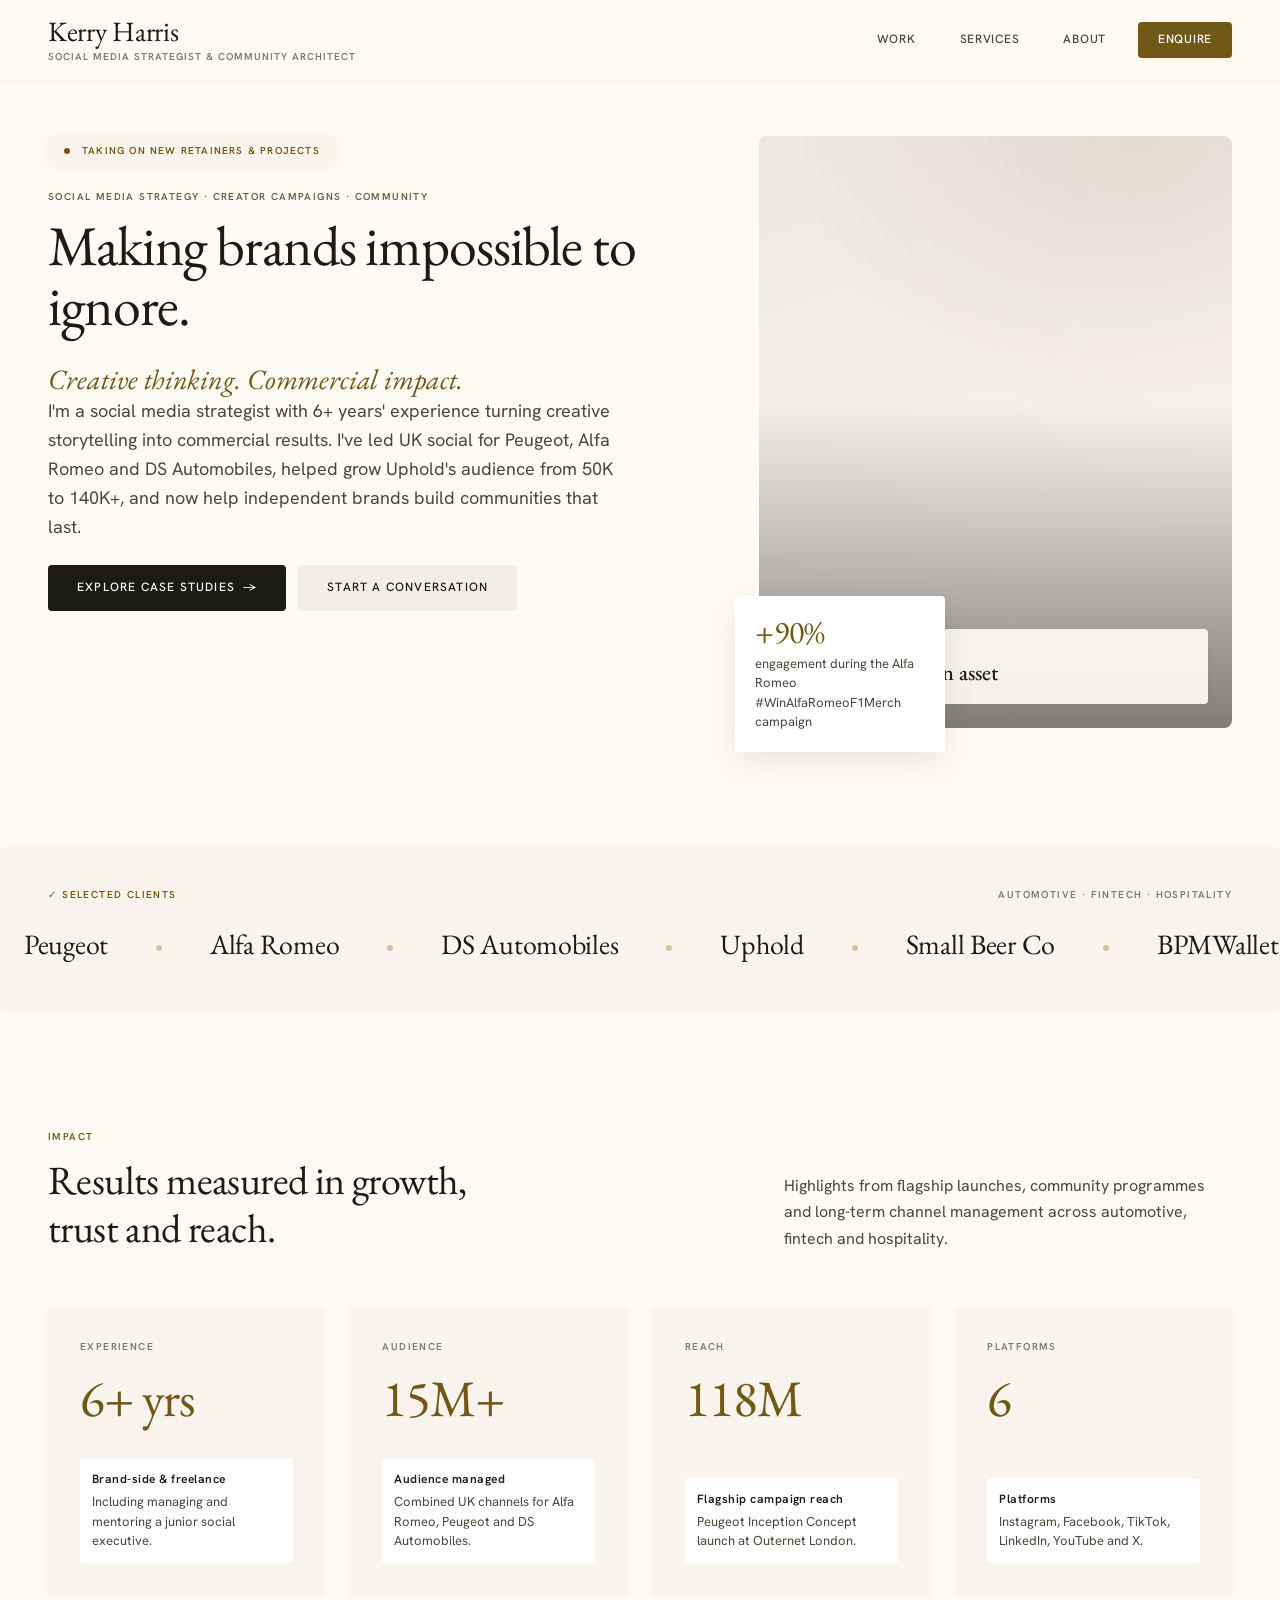
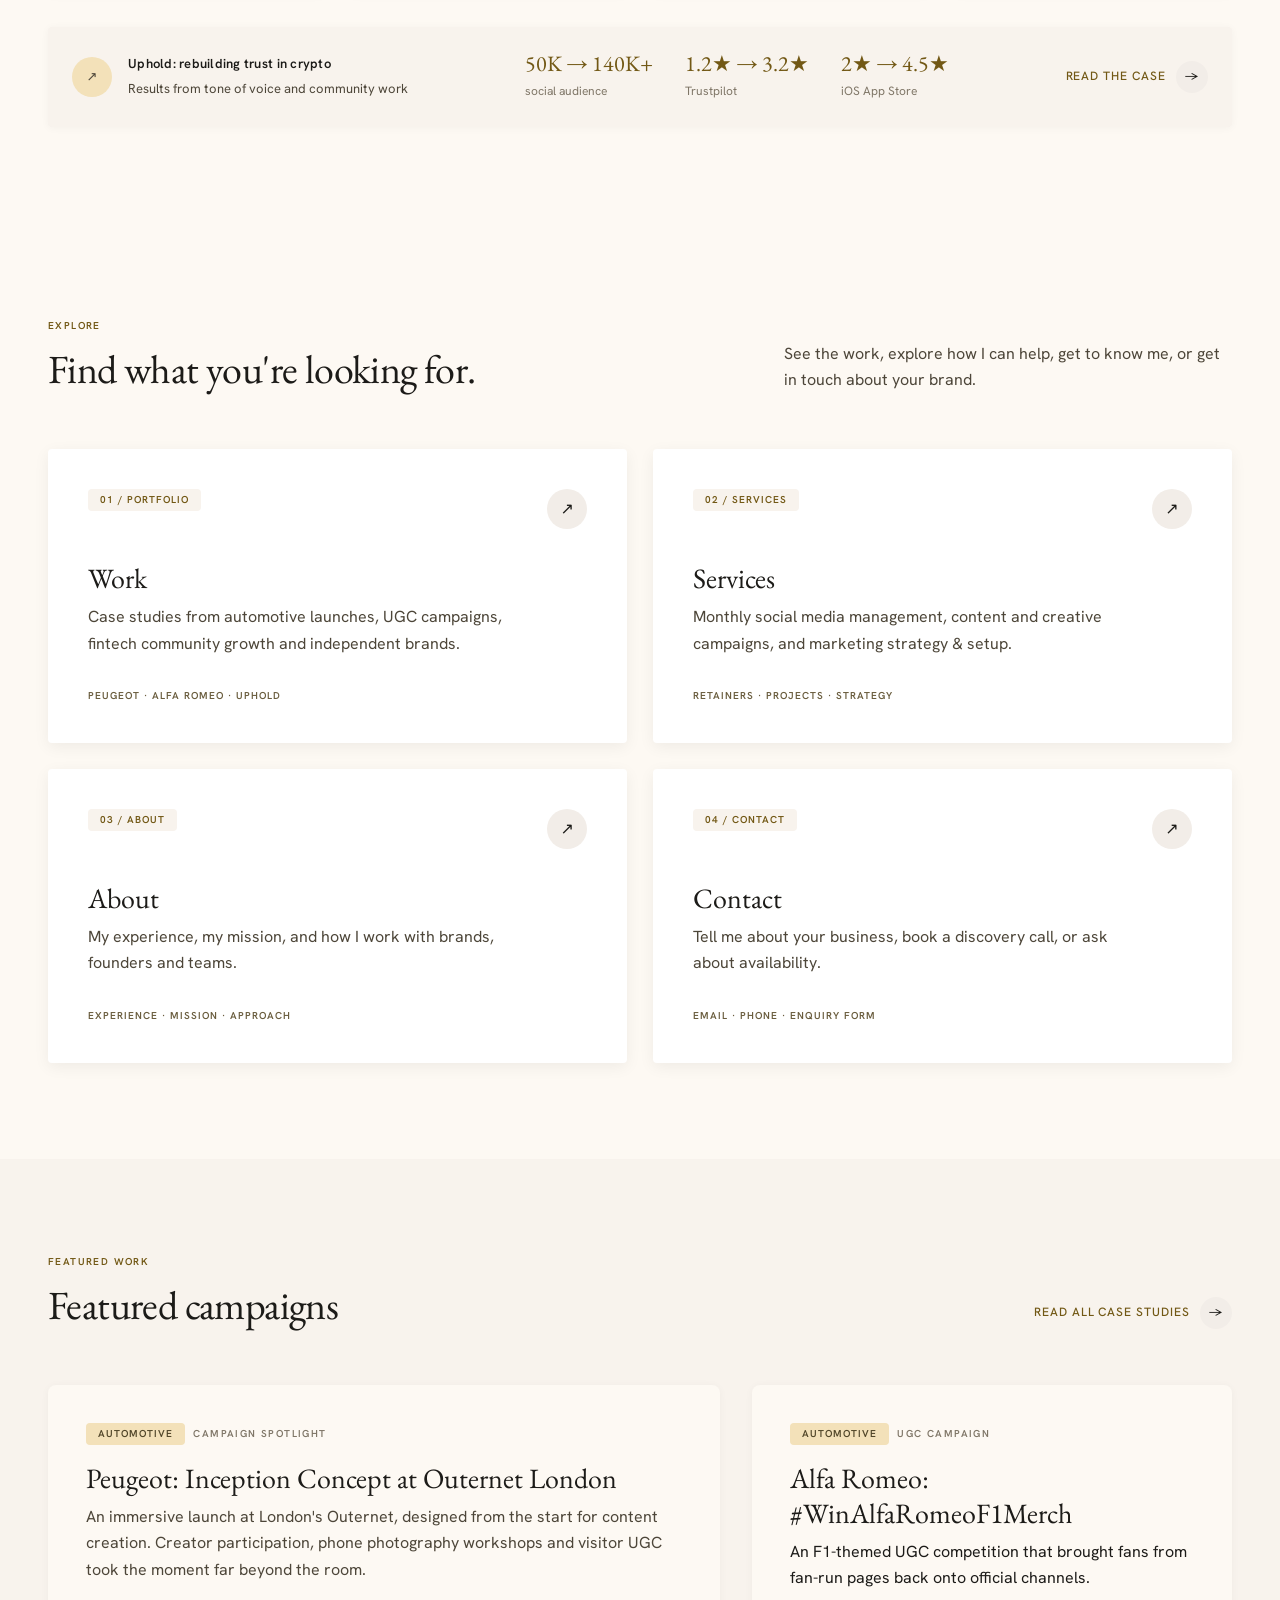
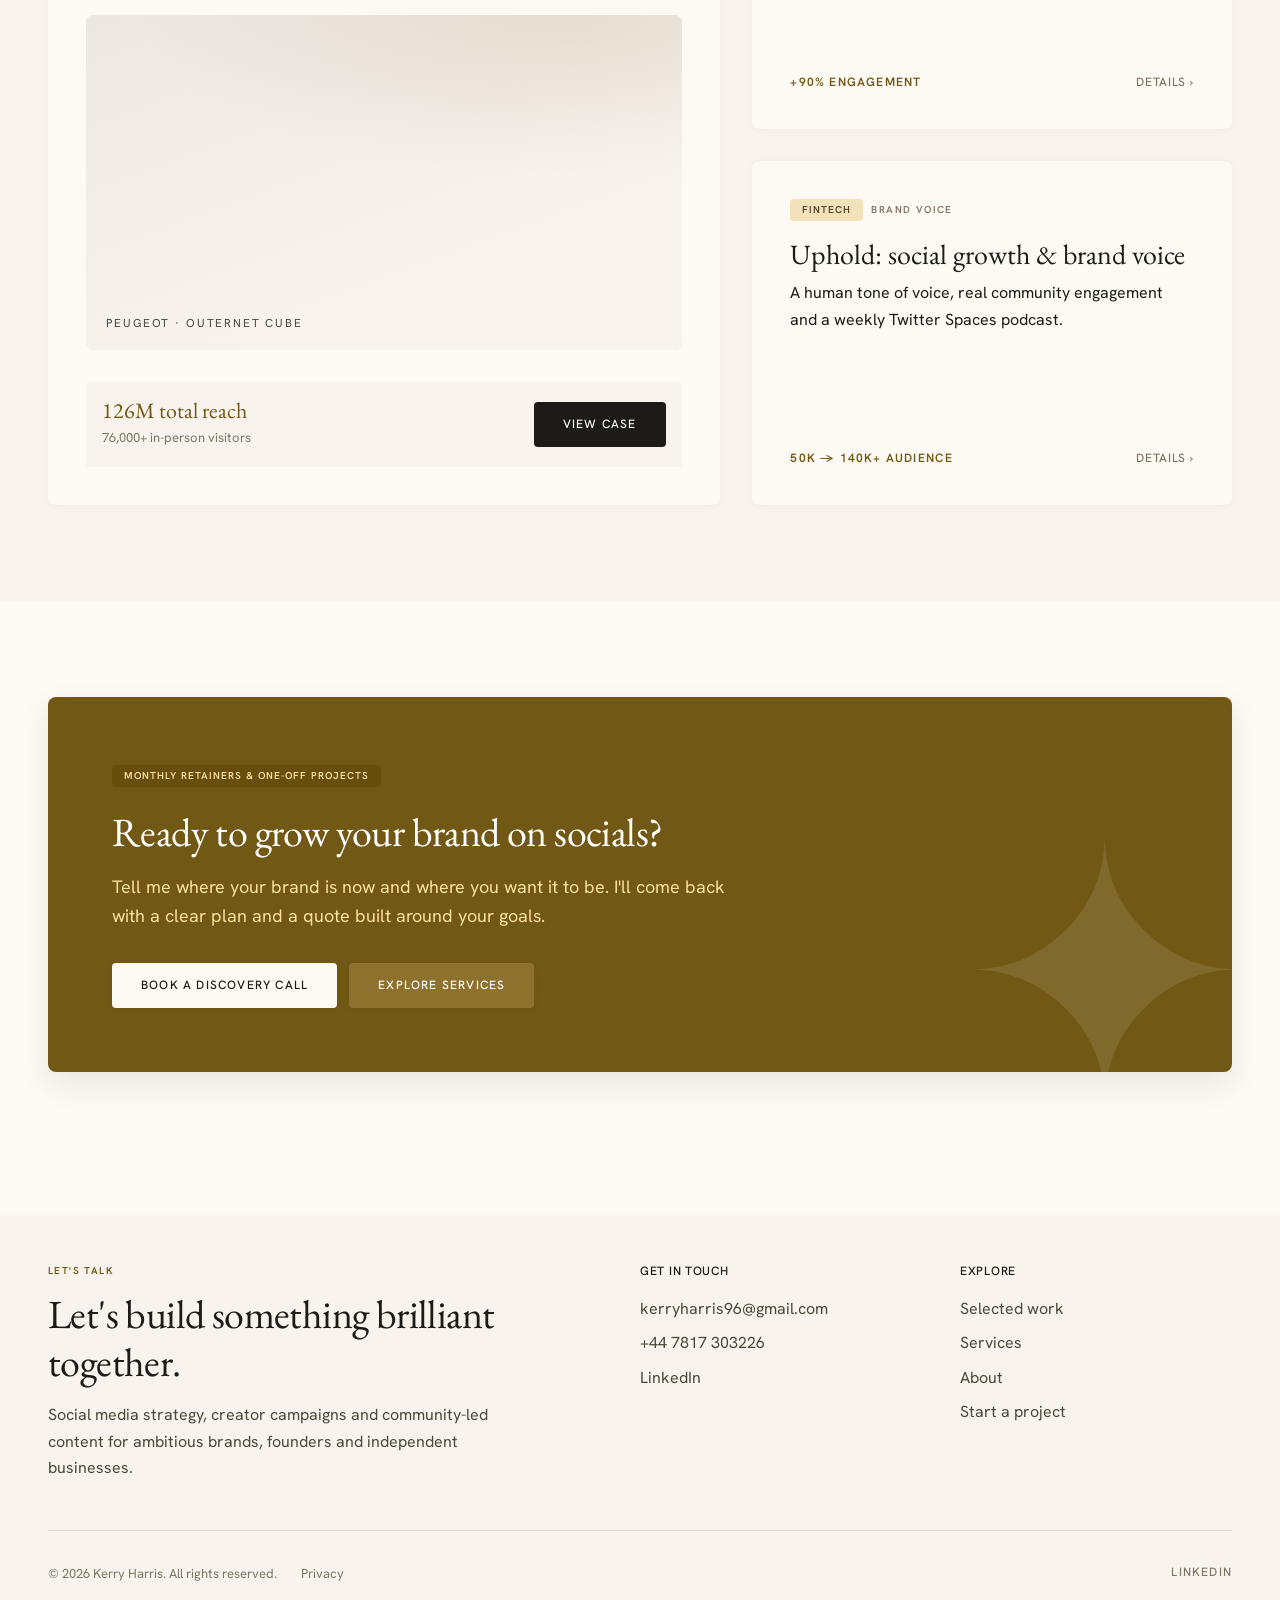
==== commit 530cadf5: "Redesign site in light editorial theme Rebuild Home, Services, Work and About in the ivory-and-gold " ====
--- a/index.html
+++ b/index.html
@@ -3,141 +3,280 @@
 <head>
   <meta charset="utf-8">
   <meta name="viewport" content="width=device-width, initial-scale=1">
-  <title>Kerry Harris | Social Media & Creative Marketing</title>
+  <title>Kerry Harris | Social Media Strategist</title>
   <meta name="description" content="Social media strategy, creator campaigns and community-led content for automotive, fintech, hospitality and independent brands.">
-  <meta property="og:title" content="Kerry Harris | Social Media & Creative Marketing">
+  <meta property="og:title" content="Kerry Harris | Social Media Strategist">
   <meta property="og:description" content="Social media strategy, creator campaigns and community-led content for automotive, fintech, hospitality and independent brands.">
-  <meta name="theme-color" content="#090909">
-  <link rel="icon" href="/favicon.svg" type="image/svg+xml">
+  <meta name="theme-color" content="#fdf9f3">
+  <link rel="icon" href="favicon.svg" type="image/svg+xml">
   <link rel="preconnect" href="https://fonts.googleapis.com">
   <link rel="preconnect" href="https://fonts.gstatic.com" crossorigin>
-  <link href="https://fonts.googleapis.com/css2?family=Instrument+Serif:ital@0;1&family=Inter+Tight:wght@300;400;500;600&display=swap" rel="stylesheet">
-  <link rel="stylesheet" href="/styles.css">
+  <link href="https://fonts.googleapis.com/css2?family=EB+Garamond:ital,wght@0,400..600;1,400..600&family=Hanken+Grotesk:wght@400;500;600;700&display=swap" rel="stylesheet">
+  <link rel="stylesheet" href="styles.css?v=202610261554">
 </head>
 <body>
 
 <a class="skip" href="#main">Skip to content</a>
 
 <header class="nav">
-  <a class="nav__logo" href="/" aria-label="Kerry Harris, home">Kerry Harris<span>.</span></a>
-  <nav aria-label="Main">
-    <button class="nav__toggle" aria-expanded="false" aria-controls="nav-links">Menu</button>
-    <ul class="nav__links" id="nav-links">
-      <li><a href="/work.html">Work</a></li>
-      <li><a href="/services.html">Services</a></li>
-      <li><a href="/about.html">About</a></li>
-      <li><a class="nav__cta" href="/contact.html">Enquire</a></li>
-    </ul>
-  </nav>
+  <div class="nav__inner">
+    <a class="nav__logo" href="index.html" aria-label="Kerry Harris, home">
+      <span class="nav__name">Kerry Harris</span>
+      <span class="nav__tag">Social Media Strategist &amp; Community Architect</span>
+    </a>
+    <nav aria-label="Main">
+      <button class="nav__toggle" aria-expanded="false" aria-controls="nav-links">Menu</button>
+      <ul class="nav__links" id="nav-links">
+        <li><a href="work.html">Work</a></li>
+        <li><a href="services.html">Services</a></li>
+        <li><a href="about.html">About</a></li>
+        <li><a class="nav__cta" href="contact.html">Enquire</a></li>
+      </ul>
+    </nav>
+  </div>
 </header>
 
 <main id="main">
-  <section class="hero">
-    <p class="eyebrow reveal-load" style="--d:0">Social media strategist &amp; consultant</p>
-    <h1 class="hero__title">
-      <span class="line"><span class="reveal-load" style="--d:1">Making brands</span></span>
-      <span class="line"><em class="reveal-load" style="--d:2">impossible</em></span>
-      <span class="line"><span class="reveal-load" style="--d:3">to ignore.</span></span>
-    </h1>
-    <span class="hero__rule" aria-hidden="true"></span>
-    <div class="hero__foot reveal-load">
-      <p class="hero__lede">6+ years helping brands grow through social media strategy, creator campaigns and community-led content, from global names like Peugeot and Alfa Romeo to independent businesses with big ambitions.</p>
+  <section class="h-hero">
+    <div class="h-hero__text">
+      <span class="status reveal-load"><span class="dot"></span>Taking on new retainers &amp; projects</span>
+      <div class="reveal-load" style="--d:1">
+        <p class="eyebrow">Social media strategy · Creator campaigns · Community</p>
+        <h1>Making brands impossible to ignore.</h1>
+      </div>
+      <div class="reveal-load" style="--d:2">
+        <p class="h-hero__sub">Creative thinking. Commercial impact.</p>
+        <p class="lede h-hero__lede">I'm a social media strategist with 6+ years' experience turning creative storytelling into commercial results. I've led UK social for Peugeot, Alfa Romeo and DS Automobiles, helped grow Uphold's audience from 50K to 140K+, and now help independent brands build communities that last.</p>
+      </div>
+      <div class="btns reveal-load" style="--d:3">
+        <a class="btn btn--dark" href="work.html">Explore case studies <span class="arr" aria-hidden="true">→</span></a>
+        <a class="btn btn--soft" href="contact.html">Start a conversation</a>
+      </div>
+    </div>
+    <div class="h-hero__visual reveal-load" style="--d:2">
+      <div class="media media--shade">
+        <!-- Replace with your real portrait: <img src="assets/portrait.jpg" alt="Kerry Harris"> -->
+        <div class="ph" data-label="Your portrait"></div>
+        <div class="overlay-card">
+          <div>
+            <p class="eyebrow">My focus</p>
+            <p>Community as an asset</p>
+          </div>
+        </div>
+      </div>
+      <div class="float-badge">
+        <strong>+90%</strong>
+        <span>engagement during the Alfa Romeo #WinAlfaRomeoF1Merch campaign</span>
+      </div>
+    </div>
+  </section>
+
+  <section class="band ticker" aria-label="Brands I've worked with">
+    <div class="wrap ticker__head">
+      <p class="eyebrow">✓ Selected clients</p>
+      <p class="eyebrow faint">Automotive · Fintech · Hospitality</p>
+    </div>
+    <div class="clients">
+      <div class="clients__track">
+        <ul>
+          <li>Peugeot</li><li>Alfa Romeo</li><li>DS Automobiles</li><li>Uphold</li><li>Small Beer Co</li><li>BPMWallet</li><li>The Old Tigers Head</li><li>The Rake</li><li>Puzzle Tree Alpacas</li>
+        </ul>
+        <ul aria-hidden="true">
+          <li>Peugeot</li><li>Alfa Romeo</li><li>DS Automobiles</li><li>Uphold</li><li>Small Beer Co</li><li>BPMWallet</li><li>The Old Tigers Head</li><li>The Rake</li><li>Puzzle Tree Alpacas</li>
+        </ul>
+      </div>
+    </div>
+  </section>
+
+  <section>
+    <div class="split-head">
+      <div>
+        <p class="eyebrow">Impact</p>
+        <h2 class="reveal">Results measured in growth, trust and reach.</h2>
+      </div>
+      <p>Highlights from flagship launches, community programmes and long-term channel management across automotive, fintech and hospitality.</p>
+    </div>
+    <div class="grid-4">
+      <div class="stat-card reveal">
+        <div>
+          <p class="eyebrow">Experience</p>
+          <span class="stat-card__num" data-count="6" data-suffix="+ yrs">6+ yrs</span>
+        </div>
+        <div class="stat-card__foot"><strong>Brand-side &amp; freelance</strong><span>Including managing and mentoring a junior social executive.</span></div>
+      </div>
+      <div class="stat-card reveal">
+        <div>
+          <p class="eyebrow">Audience</p>
+          <span class="stat-card__num" data-count="16" data-suffix="M+">16M+</span>
+        </div>
+        <div class="stat-card__foot"><strong>Audience managed</strong><span>Combined UK channels for Alfa Romeo, Peugeot and DS Automobiles.</span></div>
+      </div>
+      <div class="stat-card reveal">
+        <div>
+          <p class="eyebrow">Reach</p>
+          <span class="stat-card__num" data-count="126" data-suffix="M">126M</span>
+        </div>
+        <div class="stat-card__foot"><strong>Flagship campaign reach</strong><span>Peugeot Inception Concept launch at Outernet London.</span></div>
+      </div>
+      <div class="stat-card reveal">
+        <div>
+          <p class="eyebrow">Platforms</p>
+          <span class="stat-card__num" data-count="6">6</span>
+        </div>
+        <div class="stat-card__foot"><strong>Platforms</strong><span>Instagram, Facebook, TikTok, LinkedIn, YouTube and X.</span></div>
+      </div>
+    </div>
+    <div class="proof reveal">
+      <div class="proof__intro">
+        <span class="proof__icon" aria-hidden="true">↗</span>
+        <div><strong>Uphold: rebuilding trust in crypto</strong><span>Results from tone of voice and community work</span></div>
+      </div>
+      <div class="proof__items">
+        <div><strong>50K → 140K+</strong><span>social audience</span></div>
+        <div><strong>1.2★ → 3.2★</strong><span>Trustpilot</span></div>
+        <div><strong>2★ → 4.5★</strong><span>iOS App Store</span></div>
+      </div>
+      <a class="arrow-link" href="work/uphold.html">Read the case <span class="circle" aria-hidden="true">→</span></a>
+    </div>
+  </section>
+
+  <section>
+    <div class="split-head">
+      <div>
+        <p class="eyebrow">Explore</p>
+        <h2 class="reveal">Find what you're looking for.</h2>
+      </div>
+      <p>See the work, explore how I can help, get to know me, or get in touch about your brand.</p>
+    </div>
+    <div class="grid-2">
+      <a class="portal reveal" href="work.html">
+        <div class="portal__top"><span class="chip">01 / Portfolio</span><span class="circle" aria-hidden="true">↗</span></div>
+        <div>
+          <h3>Work</h3>
+          <p>Case studies from automotive launches, UGC campaigns, fintech community growth and independent brands.</p>
+        </div>
+        <span class="portal__foot">Peugeot · Alfa Romeo · Uphold</span>
+      </a>
+      <a class="portal reveal" href="services.html">
+        <div class="portal__top"><span class="chip">02 / Services</span><span class="circle" aria-hidden="true">↗</span></div>
+        <div>
+          <h3>Services</h3>
+          <p>Monthly social media management, content and creative campaigns, and marketing strategy &amp; setup.</p>
+        </div>
+        <span class="portal__foot">Retainers · Projects · Strategy</span>
+      </a>
+      <a class="portal reveal" href="about.html">
+        <div class="portal__top"><span class="chip">03 / About</span><span class="circle" aria-hidden="true">↗</span></div>
+        <div>
+          <h3>About</h3>
+          <p>My experience, my mission, and how I work with brands, founders and teams.</p>
+        </div>
+        <span class="portal__foot">Experience · Mission · Approach</span>
+      </a>
+      <a class="portal reveal" href="contact.html">
+        <div class="portal__top"><span class="chip">04 / Contact</span><span class="circle" aria-hidden="true">↗</span></div>
+        <div>
+          <h3>Contact</h3>
+          <p>Tell me about your business, book a discovery call, or ask about availability.</p>
+        </div>
+        <span class="portal__foot">Email · Phone · Enquiry form</span>
+      </a>
+    </div>
+  </section>
+
+  <section class="band">
+    <div class="wrap">
+      <div class="split-head">
+        <div>
+          <p class="eyebrow">Featured work</p>
+          <h2 class="reveal">Featured campaigns</h2>
+        </div>
+        <a class="arrow-link" href="work.html">Read all case studies <span class="circle" aria-hidden="true">→</span></a>
+      </div>
+      <div class="feature">
+        <article class="card reveal">
+          <div class="chips"><span class="chip">Automotive</span><span class="eyebrow faint" style="margin:0">Campaign spotlight</span></div>
+          <h3>Peugeot: Inception Concept at Outernet London</h3>
+          <p>An immersive launch at London's Outernet, designed from the start for content creation. Creator participation, phone photography workshops and visitor UGC took the moment far beyond the room.</p>
+          <div class="media feature__media"><div class="ph" data-label="Peugeot · Outernet Cube"></div></div>
+          <div class="feature__foot">
+            <div><strong>126M total reach</strong><span>76,000+ in-person visitors</span></div>
+            <a class="btn btn--dark" href="work/peugeot.html">View case</a>
+          </div>
+        </article>
+        <div class="feature__side">
+          <article class="card reveal">
+            <div>
+              <div class="chips"><span class="chip">Automotive</span><span class="eyebrow faint" style="margin:0">UGC campaign</span></div>
+              <h3>Alfa Romeo: #WinAlfaRomeoF1Merch</h3>
+              <p>An F1-themed UGC competition that brought fans from fan-run pages back onto official channels.</p>
+            </div>
+            <div class="mini-foot"><strong>+90% engagement</strong><a href="work/alfa-romeo.html">Details ›</a></div>
+          </article>
+          <article class="card reveal">
+            <div>
+              <div class="chips"><span class="chip">Fintech</span><span class="eyebrow faint" style="margin:0">Brand voice</span></div>
+              <h3>Uphold: social growth &amp; brand voice</h3>
+              <p>A human tone of voice, real community engagement and a weekly Twitter Spaces podcast.</p>
+            </div>
+            <div class="mini-foot"><strong>50K → 140K+ audience</strong><a href="work/uphold.html">Details ›</a></div>
+          </article>
+          <!-- Add a real client testimonial card here when you have one -->
+        </div>
+      </div>
+    </div>
+  </section>
+
+  <section>
+    <div class="cta-banner reveal">
+      <span class="chip">Monthly retainers &amp; one-off projects</span>
+      <h2>Ready to grow your brand on socials?</h2>
+      <p>Tell me where your brand is now and where you want it to be. I'll come back with a clear plan and a quote built around your goals.</p>
       <div class="btns">
-        <a class="btn btn--gold" href="/work.html">View my work</a>
-        <a class="btn btn--ghost" href="/contact.html">Enquire about a project</a>
-      </div>
-    </div>
-  </section>
-
-  <section class="clients" aria-label="Brands I've worked with">
-    <div class="clients__track">
-      <ul>
-        <li>Peugeot</li><li>Alfa Romeo</li><li>DS Automobiles</li><li>Uphold</li><li>BPMWallet</li><li>Small Beer Co</li><li>The Rake</li><li>The Old Tigers Head</li><li>Puzzle Tree Alpacas</li>
-      </ul>
-      <ul aria-hidden="true">
-        <li>Peugeot</li><li>Alfa Romeo</li><li>DS Automobiles</li><li>Uphold</li><li>BPMWallet</li><li>Small Beer Co</li><li>The Rake</li><li>The Old Tigers Head</li><li>Puzzle Tree Alpacas</li>
-      </ul>
-    </div>
-  </section>
-
-  <section class="statement">
-    <p class="statement__text reveal">
-      <span class="serif">Creative thinking.</span>
-      <span class="serif gold">Commercial impact.</span>
-    </p>
-    <p class="statement__sub reveal">Good-looking posts are easy. I build social programmes that grow audiences, earn trust and give your customers a reason to talk about you.</p>
-  </section>
-
-  <section class="section--tight">
-    <ul class="stats">
-      <li><span class="stat__num" data-count="6" data-suffix="+">6+</span><span class="stat__label">years in social media</span></li>
-      <li><span class="stat__num" data-count="16" data-suffix="M+">16M+</span><span class="stat__label">combined audience managed across automotive brands</span></li>
-      <li><span class="stat__num" data-count="126" data-suffix="M">126M</span><span class="stat__label">total reach for the Peugeot Inception launch</span></li>
-      <li><span class="stat__num" data-count="6">6</span><span class="stat__label">platforms: Instagram, Facebook, TikTok, LinkedIn, YouTube &amp; X</span></li>
-    </ul>
-  </section>
-
-<section class="section--tight">
-  <p class="eyebrow">Explore</p>
-  <nav class="explore" aria-label="Explore the site">
-    <a class="explore__item reveal" href="/work.html">
-      <span class="explore__num">01</span>
-      <span class="explore__title">Work</span>
-      <span class="explore__desc">Case studies for Peugeot, Alfa Romeo, Uphold, Small Beer Co and freelance clients</span>
-    </a>
-    <a class="explore__item reveal" href="/services.html">
-      <span class="explore__num">02</span>
-      <span class="explore__title">Services</span>
-      <span class="explore__desc">Social media management, creative campaigns, and strategy &amp; setup</span>
-    </a>
-    <a class="explore__item reveal" href="/about.html">
-      <span class="explore__num">03</span>
-      <span class="explore__title">About</span>
-      <span class="explore__desc">My experience, mission and how I work</span>
-    </a>
-    <a class="explore__item reveal" href="/contact.html">
-      <span class="explore__num">04</span>
-      <span class="explore__title">Contact</span>
-      <span class="explore__desc">Tell me about your business and let&#39;s talk</span>
-    </a>
-  </nav>
-</section>
+        <a class="btn btn--light" href="contact.html">Book a discovery call</a>
+        <a class="btn btn--accent" style="background:var(--accent-2)" href="services.html">Explore services</a>
+      </div>
+      <span class="cta-banner__mark" aria-hidden="true">✦</span>
+    </div>
+  </section>
 </main>
 
 <footer class="footer">
-  <div class="footer__cta">
-    <p>Let's build something <em>brilliant.</em></p>
-    <a class="btn btn--gold" href="/contact.html">Enquire about a project</a>
-  </div>
-  <div class="footer__cols">
-    <div>
-      <p class="footer__brand">Kerry Harris<span>.</span></p>
-      <p class="muted">Social media strategy, creator campaigns and community-led content.</p>
-    </div>
-    <div>
-      <p class="footer__head">Explore</p>
-      <ul>
-        <li><a href="/work.html">Work</a></li>
-        <li><a href="/services.html">Services</a></li>
-        <li><a href="/about.html">About</a></li>
-        <li><a href="/contact.html">Contact</a></li>
-      </ul>
-    </div>
-    <div>
-      <p class="footer__head">Get in touch</p>
-      <ul>
-        <li><a href="mailto:kerryharris96@gmail.com">kerryharris96@gmail.com</a></li>
-        <li><a href="tel:+447817303226">+44 7817 303226</a></li>
-        <li><a href="https://www.linkedin.com/in/kerry-harris-9aa0041a2/" target="_blank" rel="noopener">LinkedIn</a></li>
-      </ul>
-    </div>
-  </div>
-  <div class="footer__legal">
-    <p>© <span data-year>2026</span> Kerry Harris</p>
-    <a href="/privacy.html">Privacy policy</a>
+  <div class="footer__inner">
+    <div class="footer__grid">
+      <div>
+        <p class="eyebrow">Let&#39;s talk</p>
+        <p class="footer__title">Let&#39;s build something brilliant together.</p>
+        <p class="footer__desc">Social media strategy, creator campaigns and community-led content for ambitious brands, founders and independent businesses.</p>
+      </div>
+      <div>
+        <p class="footer__head">Get in touch</p>
+        <ul class="footer__list">
+          <li><a href="mailto:kerryharris96@gmail.com">kerryharris96@gmail.com</a></li>
+          <li><a href="tel:+447817303226">+44 7817 303226</a></li>
+          <li><a href="https://www.linkedin.com/in/kerry-harris-9aa0041a2/" target="_blank" rel="noopener">LinkedIn</a></li>
+        </ul>
+      </div>
+      <div>
+        <p class="footer__head">Explore</p>
+        <ul class="footer__list">
+          <li><a href="work.html">Selected work</a></li>
+          <li><a href="services.html">Services</a></li>
+          <li><a href="about.html">About</a></li>
+          <li><a href="contact.html">Start a project</a></li>
+        </ul>
+      </div>
+    </div>
+    <div class="footer__bottom">
+      <div class="footer__legal">
+        <p>© <span data-year>2026</span> Kerry Harris. All rights reserved.</p>
+        <a href="privacy.html">Privacy</a>
+      </div>
+      <a class="footer__social" href="https://www.linkedin.com/in/kerry-harris-9aa0041a2/" target="_blank" rel="noopener">LinkedIn</a>
+    </div>
   </div>
 </footer>
 
-<script src="/main.js" defer></script>
+<script src="main.js?v=202610261554" defer></script>
 </body>
 </html>
--- a/styles.css
+++ b/styles.css
@@ -1,28 +1,35 @@
 :root {
-  --obsidian: #090909;
-  --charcoal: #292929;
-  --surface: #131313;
-  --gold: #C6A45A;
-  --gold-soft: rgba(198, 164, 90, .35);
-  --ivory: #F3EFE6;
-  --muted: #A9A49A;
-  --line: rgba(243, 239, 230, .12);
-
-  --serif: "Instrument Serif", Georgia, serif;
-  --sans: "Inter Tight", system-ui, -apple-system, sans-serif;
-
-  --gutter: clamp(16px, 5vw, 72px);
-  --max: 1320px;
+  --bg: #fdf9f3;
+  --surface: #f8f3ed;
+  --surface-2: #ece7e2;
+  --card: #ffffff;
+  --accent: #725815;
+  --accent-2: #8d712c;
+  --accent-soft: rgba(114, 88, 21, .3);
+  --accent-tint: #f3e1b9;
+  --ink: #1c1b18;
+  --muted: #4d4639;
+  --faint: #7f7667;
+  --line: rgba(28, 27, 24, .1);
+  --shadow: 0 1px 8px rgba(0, 0, 0, .04);
+  --shadow-lg: 0 12px 32px rgba(0, 0, 0, .08);
+
+  --serif: "EB Garamond", Georgia, serif;
+  --sans: "Hanken Grotesk", system-ui, -apple-system, sans-serif;
+
+  --gutter: clamp(20px, 4.5vw, 48px);
+  --max: 1280px;
   --ease: cubic-bezier(.2, .7, .1, 1);
 }
+
 
 *, *::before, *::after { box-sizing: border-box; }
 html { scroll-behavior: smooth; -webkit-text-size-adjust: 100%; }
 body {
   margin: 0;
-  background: var(--obsidian);
-  color: var(--ivory);
-  font: 300 17px/1.65 var(--sans);
+  background: var(--bg);
+  color: var(--ink);
+  font: 400 16px/1.65 var(--sans);
   -webkit-font-smoothing: antialiased;
   overflow-x: hidden;
 }
@@ -31,18 +38,18 @@
 h1, h2, h3 { font-family: var(--serif); font-weight: 400; line-height: 1.05; margin: 0; }
 h2 { font-size: clamp(2.4rem, 5.5vw, 4.5rem); letter-spacing: -.01em; }
 p { margin: 0 0 1em; }
-::selection { background: var(--gold); color: var(--obsidian); }
-:focus-visible { outline: 2px solid var(--gold); outline-offset: 3px; }
-
-.skip { position: absolute; left: -999px; top: 8px; background: var(--gold); color: var(--obsidian); padding: 8px 14px; z-index: 100; }
+::selection { background: var(--accent); color: var(--bg); }
+:focus-visible { outline: 2px solid var(--accent); outline-offset: 3px; }
+
+.skip { position: absolute; left: -999px; top: 8px; background: var(--accent); color: var(--bg); padding: 8px 14px; z-index: 100; }
 .skip:focus { left: 8px; }
 
 .eyebrow {
   font-size: .75rem; letter-spacing: .22em; text-transform: uppercase;
-  color: var(--gold); font-weight: 500; margin-bottom: 1.5rem;
-}
-.gold { color: var(--gold); }
-em { font-style: italic; color: var(--gold); }
+  color: var(--accent); font-weight: 500; margin-bottom: 1.5rem;
+}
+.gold { color: var(--accent); }
+em { font-style: italic; color: var(--accent); }
 .muted { color: var(--muted); }
 
 section { padding: clamp(80px, 12vw, 160px) var(--gutter); max-width: var(--max); margin: 0 auto; }
@@ -56,44 +63,42 @@
   letter-spacing: .02em; text-decoration: none; cursor: pointer; border: 1px solid transparent;
   transition: background .3s var(--ease), color .3s var(--ease), border-color .3s var(--ease);
 }
-.btn--gold { background: var(--gold); color: var(--obsidian); }
-.btn--gold:hover { background: var(--ivory); }
-.btn--ghost { border-color: var(--line); color: var(--ivory); background: transparent; }
-.btn--ghost:hover { border-color: var(--gold); color: var(--gold); }
+.btn--accent { background: var(--accent); color: var(--bg); }
+.btn--accent:hover { background: var(--ink); }
+.btn--ghost { border-color: var(--line); color: var(--ink); background: transparent; }
+.btn--ghost:hover { border-color: var(--accent); color: var(--accent); }
 .section-cta { margin-top: clamp(48px, 7vw, 96px); text-align: center; }
-.link-arrow { color: var(--gold); text-decoration: none; font-weight: 500; font-size: .95rem; }
+.link-arrow { color: var(--accent); text-decoration: none; font-weight: 500; font-size: .95rem; }
 .link-arrow::after { content: " →"; display: inline-block; transition: transform .3s var(--ease); }
 .link-arrow:hover::after { transform: translateX(4px); }
 
-/* ---------- Nav ---------- */
-.nav {
-  position: fixed; inset: 0 0 auto; z-index: 50;
-  display: flex; justify-content: space-between; align-items: center;
-  padding: 18px var(--gutter);
-  transition: background .4s, backdrop-filter .4s, border-color .4s;
-  border-bottom: 1px solid transparent;
-}
-.nav.is-scrolled { background: rgba(9, 9, 9, .82); backdrop-filter: blur(14px); -webkit-backdrop-filter: blur(14px); border-color: var(--line); }
-.nav__logo { font: 400 1.5rem var(--serif); text-decoration: none; }
-.nav__logo span { color: var(--gold); }
-.nav__links { display: flex; gap: 32px; align-items: center; list-style: none; margin: 0; padding: 0; }
-.nav__links a { text-decoration: none; font-size: .9rem; color: var(--muted); transition: color .3s; }
-.nav__links a:hover, .nav__links a[aria-current="page"] { color: var(--ivory); }
-.nav__links .nav__cta { color: var(--gold); border: 1px solid var(--gold-soft); padding: 8px 18px; border-radius: 999px; }
-.nav__links .nav__cta:hover, .nav__links .nav__cta[aria-current="page"] { color: var(--obsidian); background: var(--gold); }
-.nav__toggle { display: none; background: none; border: 1px solid var(--line); color: var(--ivory); padding: 8px 16px; border-radius: 999px; font: 500 .85rem var(--sans); }
-
-@media (max-width: 760px) {
+/* ---------- Header ---------- */
+.nav { position: fixed; inset: 0 0 auto; z-index: 50; background: rgba(253, 249, 243, .85); backdrop-filter: blur(20px); -webkit-backdrop-filter: blur(20px); box-shadow: 0 1px 8px rgba(0, 0, 0, .03); }
+.nav__inner { height: 80px; max-width: var(--max); margin: 0 auto; padding: 0 var(--gutter); display: flex; align-items: center; justify-content: space-between; gap: 24px; }
+.nav__logo { display: flex; flex-direction: column; text-decoration: none; }
+.nav__name { font: 400 1.75rem/1.1 var(--serif); letter-spacing: -.01em; transition: color .3s; }
+.nav__logo:hover .nav__name { color: var(--accent); }
+.nav__tag { margin-top: 3px; font: 600 .625rem/1.4 var(--sans); letter-spacing: .1em; text-transform: uppercase; color: var(--faint); }
+.nav__links { display: flex; gap: 20px; align-items: center; list-style: none; margin: 0; padding: 0; }
+.nav__links a { display: block; text-decoration: none; font: 500 .75rem/1.3 var(--sans); letter-spacing: .06em; text-transform: uppercase; color: var(--muted); padding: 6px 12px; border-radius: 4px; transition: color .3s, background .3s; }
+.nav__links a:hover { color: var(--ink); }
+.nav__links a[aria-current="page"] { background: var(--accent-tint); color: #514629; }
+.nav__links .nav__cta { background: var(--accent); color: #fff; padding: 10px 20px; box-shadow: var(--shadow); }
+.nav__links .nav__cta:hover, .nav__links .nav__cta[aria-current="page"] { background: var(--accent-2); color: #fff; }
+.nav__toggle { display: none; background: none; border: 1px solid var(--line); color: var(--ink); padding: 8px 16px; border-radius: 4px; font: 500 .75rem var(--sans); letter-spacing: .06em; text-transform: uppercase; cursor: pointer; }
+
+@media (max-width: 860px) {
   .nav__toggle { display: block; }
   .nav__links {
-    position: fixed; inset: 64px 0 auto; flex-direction: column; gap: 0; align-items: stretch;
-    background: var(--obsidian); border-bottom: 1px solid var(--line);
-    padding: 8px var(--gutter) 24px; display: none;
+    position: fixed; inset: 80px 0 auto; flex-direction: column; gap: 0; align-items: stretch;
+    background: var(--bg); box-shadow: var(--shadow-lg); padding: 8px var(--gutter) 24px; display: none;
   }
   .nav__links.is-open { display: flex; }
-  .nav__links li a { display: block; padding: 14px 0; font-size: 1.1rem; border-bottom: 1px solid var(--line); }
-  .nav__links .nav__cta { margin-top: 16px; text-align: center; border-bottom: 1px solid var(--gold-soft); }
-}
+  .nav__links li a { padding: 16px 0; font-size: .85rem; border-bottom: 1px solid var(--line); border-radius: 0; }
+  .nav__links a[aria-current="page"] { background: none; color: var(--accent); }
+  .nav__links .nav__cta { margin-top: 16px; text-align: center; border-radius: 4px; }
+}
+@media (max-width: 420px) { .nav__tag { display: none; } }
 
 /* ---------- Home hero ---------- */
 .hero { min-height: min(100svh, 1000px); display: flex; flex-direction: column; justify-content: center; padding-top: 120px; padding-bottom: 64px; }
@@ -101,7 +106,7 @@
 .hero__title .line { display: block; overflow: hidden; padding-bottom: .06em; }
 .hero__title .line > * { display: inline-block; }
 .hero__rule {
-  display: block; height: 1px; background: linear-gradient(90deg, var(--gold), transparent);
+  display: block; height: 1px; background: linear-gradient(90deg, var(--accent), transparent);
   margin: clamp(32px, 5vw, 56px) 0; transform: scaleX(0); transform-origin: left;
   animation: draw 1.6s var(--ease) .9s forwards;
 }
@@ -127,7 +132,7 @@
 .clients__track { display: flex; width: max-content; animation: marquee 40s linear infinite; }
 .clients ul { display: flex; list-style: none; margin: 0; padding: 0; }
 .clients li { font: italic 400 clamp(1.4rem, 2.6vw, 2rem) var(--serif); color: var(--muted); padding: 0 clamp(24px, 3vw, 48px); white-space: nowrap; }
-.clients li::after { content: "✦"; font-style: normal; font-size: .6em; color: var(--gold); margin-left: clamp(24px, 3vw, 48px); vertical-align: middle; }
+.clients li::after { content: "✦"; font-style: normal; font-size: .6em; color: var(--accent); margin-left: clamp(24px, 3vw, 48px); vertical-align: middle; }
 .clients:hover .clients__track { animation-play-state: paused; }
 @keyframes marquee { to { transform: translateX(-50%); } }
 
@@ -151,8 +156,8 @@
 .card:hover .card__media .ph, .card:hover .card__media img, .card:hover .card__media video { transform: scale(1.04); }
 .card__tag { font-size: .75rem; letter-spacing: .16em; text-transform: uppercase; color: var(--muted); margin-bottom: .6rem; }
 .card__title { font-size: clamp(1.8rem, 3vw, 2.6rem); margin-bottom: .6rem; transition: color .3s; }
-.card:hover .card__title { color: var(--gold); }
-.card__result { color: var(--gold); font-size: .95rem; margin: 0; }
+.card:hover .card__title { color: var(--accent); }
+.card__result { color: var(--accent); font-size: .95rem; margin: 0; }
 .cards--featured .card:first-child { grid-column: 1 / -1; }
 .cards--featured .card:first-child .ph { aspect-ratio: 21 / 9; }
 @media (max-width: 760px) {
@@ -165,13 +170,13 @@
   background: none; border: 1px solid var(--line); color: var(--muted); border-radius: 999px;
   padding: 9px 18px; font: 400 .88rem var(--sans); cursor: pointer; transition: all .3s var(--ease);
 }
-.filter:hover { color: var(--ivory); border-color: var(--muted); }
-.filter[aria-pressed="true"] { background: var(--gold); border-color: var(--gold); color: var(--obsidian); }
+.filter:hover { color: var(--ink); border-color: var(--muted); }
+.filter[aria-pressed="true"] { background: var(--accent); border-color: var(--accent); color: var(--bg); }
 
 /* ---------- Stats ---------- */
 .stats { list-style: none; margin: 0; padding: 0; display: grid; grid-template-columns: repeat(auto-fit, minmax(170px, 1fr)); border-top: 1px solid var(--line); }
 .stats li { padding: 28px 20px 28px 0; border-bottom: 1px solid var(--line); }
-.stat__num { display: block; font: 400 clamp(2.6rem, 5vw, 4.2rem)/1 var(--serif); color: var(--gold); margin-bottom: .6rem; font-variant-numeric: tabular-nums; }
+.stat__num { display: block; font: 400 clamp(2.6rem, 5vw, 4.2rem)/1 var(--serif); color: var(--accent); margin-bottom: .6rem; font-variant-numeric: tabular-nums; }
 .stat__label { display: block; font-size: .88rem; color: var(--muted); line-height: 1.45; }
 .note { font-size: .82rem; color: var(--muted); margin-top: 1.25rem; }
 
@@ -179,7 +184,7 @@
 .cs-hero { padding-bottom: clamp(40px, 5vw, 64px); }
 .cs-hero h1 { max-width: 16ch; }
 .cs-meta { display: grid; grid-template-columns: repeat(4, 1fr); gap: 24px; margin: clamp(40px, 5vw, 64px) 0 0; padding-top: 28px; border-top: 1px solid var(--line); }
-.cs-meta dt { font-size: .72rem; letter-spacing: .18em; text-transform: uppercase; color: var(--gold); margin-bottom: .4rem; font-weight: 500; }
+.cs-meta dt { font-size: .72rem; letter-spacing: .18em; text-transform: uppercase; color: var(--accent); margin-bottom: .4rem; font-weight: 500; }
 .cs-meta dd { margin: 0; font-size: .95rem; }
 @media (max-width: 760px) { .cs-meta { grid-template-columns: 1fr 1fr; } }
 
@@ -194,12 +199,12 @@
 .cs-section__body > p { opacity: .88; }
 .cs-section__body ul { padding-left: 1.1em; margin: 0 0 1em; opacity: .88; }
 .cs-section__body li { margin-bottom: .4em; }
-.cs-section__body li::marker { color: var(--gold); }
+.cs-section__body li::marker { color: var(--accent); }
 .cs-section .stats { margin-top: .5rem; }
 @media (max-width: 860px) { .cs-section { grid-template-columns: 1fr; } }
 
 .pullquote { font: 400 clamp(1.8rem, 3.6vw, 3rem)/1.2 var(--serif); max-width: 28ch; margin: 0 auto; text-align: center; }
-.pullquote::before { content: ""; display: block; width: 48px; height: 1px; background: var(--gold); margin: 0 auto 2rem; }
+.pullquote::before { content: ""; display: block; width: 48px; height: 1px; background: var(--accent); margin: 0 auto 2rem; }
 
 .cs-gallery { display: grid; grid-template-columns: repeat(12, 1fr); gap: 16px; }
 .cs-gallery > * { grid-column: span 4; border-radius: 4px; overflow: hidden; }
@@ -213,7 +218,7 @@
 .next-project .eyebrow { margin-bottom: 1rem; }
 .next-project__title { font: 400 clamp(2.6rem, 8vw, 7rem)/1 var(--serif); transition: color .4s var(--ease); }
 .next-project__title::after { content: " →"; font-family: var(--sans); font-weight: 200; display: inline-block; transition: transform .4s var(--ease); }
-.next-project:hover .next-project__title { color: var(--gold); }
+.next-project:hover .next-project__title { color: var(--accent); }
 .next-project:hover .next-project__title::after { transform: translateX(12px); }
 
 /* Freelance client blocks */
@@ -226,7 +231,7 @@
 @media (max-width: 860px) { .client-block { grid-template-columns: 1fr; } .client-block:nth-child(even) .client-block__media { order: 0; } }
 
 .case__grid { display: grid; gap: 24px; margin: 0 0 2rem; }
-.case__grid dt { font-size: .75rem; letter-spacing: .18em; text-transform: uppercase; color: var(--gold); margin-bottom: .4rem; font-weight: 500; }
+.case__grid dt { font-size: .75rem; letter-spacing: .18em; text-transform: uppercase; color: var(--accent); margin-bottom: .4rem; font-weight: 500; }
 .case__grid dd { margin: 0; opacity: .86; }
 .case__tag { font-size: .8rem; letter-spacing: .14em; text-transform: uppercase; color: var(--muted); margin-bottom: 1rem; }
 
@@ -234,8 +239,8 @@
 .ph {
   position: relative; aspect-ratio: 4 / 3; width: 100%;
   background:
-    radial-gradient(120% 80% at 80% 0%, rgba(198,164,90,.18), transparent 60%),
-    linear-gradient(160deg, var(--charcoal), var(--surface) 70%);
+    radial-gradient(120% 80% at 80% 0%, rgba(114,88,21,.10), transparent 60%),
+    linear-gradient(160deg, var(--surface-2), var(--surface) 70%);
 }
 .ph::after {
   content: attr(data-label); position: absolute; left: 20px; bottom: 18px; right: 20px;
@@ -247,31 +252,31 @@
 
 /* ---------- Services ---------- */
 .offers { list-style: none; margin: 0; padding: 0; display: grid; grid-template-columns: repeat(3, 1fr); gap: 1px; background: var(--line); border: 1px solid var(--line); }
-.offer { background: var(--obsidian); padding: clamp(28px, 3.5vw, 48px); display: flex; flex-direction: column; transition: background .5s var(--ease); }
+.offer { background: var(--bg); padding: clamp(28px, 3.5vw, 48px); display: flex; flex-direction: column; transition: background .5s var(--ease); }
 .offer:hover { background: var(--surface); }
-.offer__num { font: italic 400 1.1rem var(--serif); color: var(--gold); margin-bottom: 3rem; }
+.offer__num { font: italic 400 1.1rem var(--serif); color: var(--accent); margin-bottom: 3rem; }
 .offer h3 { font-size: clamp(1.7rem, 2.6vw, 2.2rem); margin-bottom: 1rem; }
 .offer > p { color: var(--muted); }
 .offer ul { list-style: none; padding: 0; margin: 1rem 0 2.5rem; }
 .offer ul li { padding: 10px 0; border-top: 1px solid var(--line); font-size: .95rem; }
-.offer__type { margin-top: auto; font-size: .75rem; letter-spacing: .16em; text-transform: uppercase; color: var(--gold); }
+.offer__type { margin-top: auto; font-size: .75rem; letter-spacing: .16em; text-transform: uppercase; color: var(--accent); }
 @media (max-width: 900px) { .offers { grid-template-columns: 1fr; } }
 
 .service { display: grid; grid-template-columns: 1fr 1.4fr; gap: clamp(32px, 6vw, 96px); padding: clamp(56px, 8vw, 104px) 0; border-top: 1px solid var(--line); }
-.service__num { font: italic 400 1.2rem var(--serif); color: var(--gold); display: block; margin-bottom: 1.25rem; }
+.service__num { font: italic 400 1.2rem var(--serif); color: var(--accent); display: block; margin-bottom: 1.25rem; }
 .service h2 { font-size: clamp(2.2rem, 4.5vw, 3.6rem); margin-bottom: 1.25rem; }
 .service__intro { color: var(--muted); font-size: 1.1rem; }
 .service__cols { display: grid; grid-template-columns: 1fr 1fr; gap: 32px; }
-.service h3 { font: 500 .75rem var(--sans); letter-spacing: .18em; text-transform: uppercase; color: var(--gold); margin-bottom: 1rem; }
+.service h3 { font: 500 .75rem var(--sans); letter-spacing: .18em; text-transform: uppercase; color: var(--accent); margin-bottom: 1rem; }
 .service ul { list-style: none; padding: 0; margin: 0; }
 .service ul li { padding: 11px 0; border-top: 1px solid var(--line); }
 .service__format { grid-column: 1 / -1; display: flex; gap: 12px 32px; flex-wrap: wrap; padding-top: 24px; border-top: 1px solid var(--line); color: var(--muted); font-size: .95rem; }
-.service__format strong { color: var(--ivory); font-weight: 500; }
+.service__format strong { color: var(--ink); font-weight: 500; }
 @media (max-width: 860px) { .service, .service__cols { grid-template-columns: 1fr; } }
 
 .steps { list-style: none; margin: 0; padding: 0; display: grid; grid-template-columns: repeat(4, 1fr); gap: 32px; counter-reset: step; }
-.steps li { border-top: 1px solid var(--gold-soft); padding-top: 24px; counter-increment: step; }
-.steps li::before { content: "0" counter(step); display: block; font: italic 400 1.1rem var(--serif); color: var(--gold); margin-bottom: 1.5rem; }
+.steps li { border-top: 1px solid var(--accent-soft); padding-top: 24px; counter-increment: step; }
+.steps li::before { content: "0" counter(step); display: block; font: italic 400 1.1rem var(--serif); color: var(--accent); margin-bottom: 1.5rem; }
 .steps h3 { font-size: 1.7rem; margin-bottom: .6rem; }
 .steps p { color: var(--muted); font-size: .95rem; margin: 0; }
 @media (max-width: 900px) { .steps { grid-template-columns: 1fr 1fr; } }
@@ -282,7 +287,7 @@
 .faq details:last-child { border-bottom: 1px solid var(--line); }
 .faq summary { list-style: none; cursor: pointer; padding: 26px 40px 26px 0; position: relative; font: 400 clamp(1.3rem, 2.2vw, 1.7rem)/1.3 var(--serif); }
 .faq summary::-webkit-details-marker { display: none; }
-.faq summary::after { content: "+"; position: absolute; right: 4px; top: 50%; transform: translateY(-50%); font: 200 1.8rem var(--sans); color: var(--gold); transition: transform .3s var(--ease); }
+.faq summary::after { content: "+"; position: absolute; right: 4px; top: 50%; transform: translateY(-50%); font: 200 1.8rem var(--sans); color: var(--accent); transition: transform .3s var(--ease); }
 .faq details[open] summary::after { transform: translateY(-50%) rotate(45deg); }
 .faq details p { color: var(--muted); padding-bottom: 26px; margin: 0; max-width: 44rem; }
 
@@ -297,13 +302,13 @@
 @media (max-width: 860px) { .about { grid-template-columns: 1fr; } .about__media { max-width: 420px; } }
 
 .values { display: grid; grid-template-columns: repeat(3, 1fr); gap: 1px; background: var(--line); border: 1px solid var(--line); }
-.values > div { background: var(--obsidian); padding: clamp(28px, 3.5vw, 44px); }
+.values > div { background: var(--bg); padding: clamp(28px, 3.5vw, 44px); }
 .values h3 { font-size: 1.9rem; margin-bottom: .8rem; }
 .values p { color: var(--muted); margin: 0; }
 @media (max-width: 860px) { .values { grid-template-columns: 1fr; } }
 
 .sectors { display: grid; grid-template-columns: repeat(4, 1fr); gap: 32px; }
-.sectors > div { border-top: 1px solid var(--gold-soft); padding-top: 20px; }
+.sectors > div { border-top: 1px solid var(--accent-soft); padding-top: 20px; }
 .sectors h3 { font-size: 1.6rem; margin-bottom: .5rem; }
 .sectors p { color: var(--muted); font-size: .95rem; margin: 0; }
 @media (max-width: 900px) { .sectors { grid-template-columns: 1fr 1fr; } }
@@ -311,7 +316,7 @@
 
 /* ---------- Testimonials ---------- */
 .quotes { display: grid; grid-template-columns: repeat(auto-fit, minmax(300px, 1fr)); gap: 48px; }
-.quote { margin: 0; border-left: 1px solid var(--gold); padding-left: 28px; }
+.quote { margin: 0; border-left: 1px solid var(--accent); padding-left: 28px; }
 .quote p { font: 400 clamp(1.4rem, 2.4vw, 2rem)/1.3 var(--serif); }
 .quote footer { color: var(--muted); font-size: .9rem; }
 
@@ -319,12 +324,12 @@
 .contact { display: grid; grid-template-columns: 1fr 1.2fr; gap: clamp(48px, 7vw, 112px); padding-top: 0; }
 .contact__list { list-style: none; padding: 0; margin: 0 0 3rem; }
 .contact__list li { display: flex; gap: 20px; padding: 14px 0; border-top: 1px solid var(--line); flex-wrap: wrap; }
-.contact__list span { width: 90px; font-size: .75rem; letter-spacing: .16em; text-transform: uppercase; color: var(--gold); padding-top: 4px; }
+.contact__list span { width: 90px; font-size: .75rem; letter-spacing: .16em; text-transform: uppercase; color: var(--accent); padding-top: 4px; }
 .contact__list a { text-decoration: none; overflow-wrap: anywhere; }
-.contact__list a:hover { color: var(--gold); }
+.contact__list a:hover { color: var(--accent); }
 .next-steps { list-style: none; padding: 0; margin: 0; counter-reset: s; }
 .next-steps li { counter-increment: s; display: grid; grid-template-columns: 40px 1fr; padding: 12px 0; color: var(--muted); }
-.next-steps li::before { content: counter(s); font: italic 400 1.2rem var(--serif); color: var(--gold); }
+.next-steps li::before { content: counter(s); font: italic 400 1.2rem var(--serif); color: var(--accent); }
 .contact h2 { font-size: clamp(1.6rem, 2.4vw, 2rem); margin-bottom: 1.25rem; }
 
 .form { display: grid; grid-template-columns: 1fr 1fr; gap: 20px; align-content: start; }
@@ -332,15 +337,15 @@
 .field--full { grid-column: 1 / -1; }
 .field label { font-size: .8rem; color: var(--muted); }
 .field input, .field select, .field textarea {
-  width: 100%; background: var(--surface); color: var(--ivory); border: 1px solid var(--line);
-  border-radius: 4px; padding: 14px 16px; font: 300 1rem var(--sans); transition: border-color .3s;
-}
-.field select { appearance: none; background-image: linear-gradient(45deg, transparent 50%, var(--gold) 50%), linear-gradient(135deg, var(--gold) 50%, transparent 50%); background-position: calc(100% - 20px) 50%, calc(100% - 15px) 50%; background-size: 5px 5px; background-repeat: no-repeat; padding-right: 40px; }
-.field input:focus, .field select:focus, .field textarea:focus { outline: none; border-color: var(--gold); }
+  width: 100%; background: var(--surface); color: var(--ink); border: 1px solid var(--line);
+  border-radius: 4px; padding: 14px 16px; font: 400 1rem var(--sans); transition: border-color .3s;
+}
+.field select { appearance: none; background-image: linear-gradient(45deg, transparent 50%, var(--accent) 50%), linear-gradient(135deg, var(--accent) 50%, transparent 50%); background-position: calc(100% - 20px) 50%, calc(100% - 15px) 50%; background-size: 5px 5px; background-repeat: no-repeat; padding-right: 40px; }
+.field input:focus, .field select:focus, .field textarea:focus { outline: none; border-color: var(--accent); }
 .form .btn { justify-self: start; }
 .form__small { grid-column: 1 / -1; font-size: .8rem; color: var(--muted); margin: 0; }
-.form__small a { color: var(--ivory); }
-.form__status { grid-column: 1 / -1; color: var(--gold); font-size: .9rem; min-height: 1.4em; margin: 0; }
+.form__small a { color: var(--ink); }
+.form__status { grid-column: 1 / -1; color: var(--accent); font-size: .9rem; min-height: 1.4em; margin: 0; }
 @media (max-width: 860px) { .contact, .form { grid-template-columns: 1fr; } }
 
 /* ---------- Prose (privacy etc.) ---------- */
@@ -348,7 +353,7 @@
 .prose h2 { font-size: clamp(1.6rem, 2.6vw, 2.2rem); margin: 3rem 0 1rem; }
 .prose p, .prose li { color: var(--muted); }
 .prose ul { padding-left: 1.1em; }
-.prose a { color: var(--gold); }
+.prose a { color: var(--accent); }
 
 /* ---------- Simple centred page (404, thanks) ---------- */
 .centre { min-height: 80svh; display: flex; flex-direction: column; justify-content: center; align-items: flex-start; padding-top: 140px; }
@@ -356,22 +361,23 @@
 .centre p { color: var(--muted); font-size: 1.15rem; max-width: 34rem; margin-bottom: 2.5rem; }
 
 /* ---------- Footer ---------- */
-.footer { border-top: 1px solid var(--line); }
-.footer__cta { max-width: var(--max); margin: 0 auto; padding: clamp(80px, 12vw, 160px) var(--gutter); text-align: center; }
-.footer__cta p { font: 400 clamp(2.8rem, 8vw, 7rem)/1 var(--serif); margin-bottom: 2.5rem; letter-spacing: -.015em; }
-.no-footer-cta .footer__cta { display: none; }
-.footer__cols { max-width: var(--max); margin: 0 auto; padding: 56px var(--gutter); display: grid; grid-template-columns: 1.4fr 1fr 1fr; gap: 40px; border-top: 1px solid var(--line); }
-.footer__cols ul { list-style: none; padding: 0; margin: 0; display: grid; gap: 8px; }
-.footer__cols a { text-decoration: none; color: var(--muted); transition: color .3s; }
-.footer__cols a:hover { color: var(--gold); }
-.footer__head { font-size: .72rem; letter-spacing: .18em; text-transform: uppercase; color: var(--gold); margin-bottom: 1rem; font-weight: 500; }
-.footer__brand { font: 400 1.8rem var(--serif); margin-bottom: .5rem; }
-.footer__brand span { color: var(--gold); }
-.footer__legal { max-width: var(--max); margin: 0 auto; padding: 24px var(--gutter) 32px; display: flex; justify-content: space-between; flex-wrap: wrap; gap: 12px; color: var(--muted); font-size: .82rem; border-top: 1px solid var(--line); }
-.footer__legal p { margin: 0; }
-.footer__legal a { text-decoration: none; }
-.footer__legal a:hover { color: var(--gold); }
-@media (max-width: 760px) { .footer__cols { grid-template-columns: 1fr 1fr; } .footer__cols > :first-child { grid-column: 1 / -1; } }
+.footer { background: var(--surface); box-shadow: 0 -1px 8px rgba(0, 0, 0, .02); margin-top: 48px; }
+.footer__inner { max-width: var(--max); margin: 0 auto; padding: 48px var(--gutter) 64px; }
+.footer__grid { display: grid; grid-template-columns: 6fr 3fr 3fr; gap: 48px; margin-bottom: 48px; }
+.footer__title { font: 400 clamp(1.9rem, 3.4vw, 2.5rem)/1.2 var(--serif); letter-spacing: -.015em; max-width: 30rem; margin: 0 0 1rem; }
+.footer__desc { color: var(--muted); max-width: 28rem; margin: 0; }
+.footer__head { font: 500 .75rem/1.3 var(--sans); letter-spacing: .06em; text-transform: uppercase; margin: 0 0 1rem; }
+.footer__list { list-style: none; padding: 0; margin: 0; display: grid; gap: 8px; }
+.footer__list a { color: var(--muted); text-decoration: none; transition: color .3s; overflow-wrap: anywhere; }
+.footer__list a:hover { color: var(--accent); }
+.footer__bottom { padding-top: 32px; border-top: 1px solid var(--line); display: flex; justify-content: space-between; align-items: center; flex-wrap: wrap; gap: 16px; font-size: .8125rem; color: var(--faint); }
+.footer__bottom p { margin: 0; }
+.footer__legal { display: flex; gap: 24px; flex-wrap: wrap; align-items: center; }
+.footer__bottom a { text-decoration: none; transition: color .3s; }
+.footer__bottom a:hover { color: var(--accent); }
+.footer__social { font-weight: 500; font-size: .75rem; letter-spacing: .1em; text-transform: uppercase; }
+@media (max-width: 860px) { .footer__grid { grid-template-columns: 1fr 1fr; } .footer__grid > :first-child { grid-column: 1 / -1; } }
+@media (max-width: 480px) { .footer__grid { grid-template-columns: 1fr; } }
 
 /* ---------- Scroll reveal ---------- */
 .js .reveal { opacity: 0; transform: translateY(28px); transition: opacity 1s var(--ease), transform 1s var(--ease); }
@@ -389,17 +395,357 @@
   .card:hover .ph, .card:hover img, .card:hover video { transform: none; }
 }
 
-/* ---------- Home: explore links ---------- */
-.explore { border-top: 1px solid var(--line); }
-.explore__item {
-  display: grid; grid-template-columns: 80px 1fr 1fr; gap: 24px; align-items: baseline;
-  padding: clamp(28px, 4vw, 48px) 0; border-bottom: 1px solid var(--line); text-decoration: none;
-}
-.explore__num { font: italic 400 1.1rem var(--serif); color: var(--gold); }
-.explore__title { font: 400 clamp(2.6rem, 6vw, 5rem)/1 var(--serif); transition: color .4s var(--ease), transform .4s var(--ease); }
-.explore__title::after { content: " →"; font-family: var(--sans); font-weight: 200; font-size: .6em; color: var(--gold); opacity: 0; transition: opacity .4s var(--ease); }
-.explore__desc { color: var(--muted); }
-.explore__item:hover .explore__title { color: var(--gold); transform: translateX(8px); }
-.explore__item:hover .explore__title::after { opacity: 1; }
-@media (max-width: 760px) { .explore__item { grid-template-columns: 1fr; gap: 8px; } }
-@media (prefers-reduced-motion: reduce) { .explore__item:hover .explore__title { transform: none; } }
+
+/* =========================================================
+   Editorial light theme: shared components
+   ========================================================= */
+section { padding: clamp(56px, 8vw, 96px) var(--gutter); max-width: var(--max); }
+h2 { font-size: clamp(1.9rem, 3.4vw, 2.5rem); line-height: 1.2; letter-spacing: -.015em; }
+h3 { line-height: 1.25; }
+.eyebrow { font: 600 .625rem/1.4 var(--sans); letter-spacing: .14em; margin-bottom: .75rem; }
+.eyebrow--rule { display: inline-flex; align-items: center; gap: 12px; }
+.eyebrow--rule::before { content: ""; width: 24px; height: 1px; background: var(--accent); }
+.page-hero h1, .cs-hero h1 { font-size: clamp(2.4rem, 5vw, 3.5rem); line-height: 1.1; letter-spacing: -.02em; max-width: 20ch; }
+.lede { font-size: 1.125rem; line-height: 1.6; color: var(--muted); }
+.small { font-size: .8125rem; line-height: 1.55; }
+.faint { color: var(--faint); }
+
+.btn { border-radius: 4px; padding: 14px 28px; font: 500 .75rem/1.3 var(--sans); letter-spacing: .1em; text-transform: uppercase; gap: 8px; }
+.btn--gold, .btn--accent { background: var(--accent); color: #fff; box-shadow: var(--shadow); }
+.btn--gold:hover, .btn--accent:hover { background: var(--accent-2); color: #fff; }
+.btn--dark { background: var(--ink); color: var(--bg); }
+.btn--dark:hover { background: var(--accent); color: #fff; }
+.btn--soft { background: #f2ede8; color: var(--ink); }
+.btn--soft:hover { background: var(--accent-tint); color: #514629; }
+.btn--light { background: var(--bg); color: var(--ink); box-shadow: var(--shadow); }
+.btn--light:hover { background: var(--accent-tint); }
+.btn--block { width: 100%; }
+.btn .arr { transition: transform .3s var(--ease); }
+.btn:hover .arr { transform: translateX(3px); }
+
+.wrap { max-width: var(--max); margin: 0 auto; padding: 0 var(--gutter); }
+.band { max-width: none; padding-inline: 0; background: var(--surface); }
+.band--alt { background: #f2ede8; }
+.band--tint { background: var(--accent-tint); }
+
+.split-head { display: flex; justify-content: space-between; align-items: flex-end; gap: 24px 48px; flex-wrap: wrap; margin-bottom: clamp(36px, 5vw, 56px); }
+.split-head > p { max-width: 28rem; margin: 0; color: var(--muted); }
+.split-head h2 { max-width: 24ch; }
+
+.chip { display: inline-block; padding: 4px 12px; border-radius: 4px; background: var(--accent-tint); color: #514629; font: 600 .625rem/1.4 var(--sans); letter-spacing: .1em; text-transform: uppercase; }
+.chip--solid { background: var(--accent); color: #fff; }
+.chip--plain { background: #f2ede8; color: var(--ink); }
+.chip--glass { background: rgba(253, 249, 243, .9); color: var(--accent); backdrop-filter: blur(8px); }
+.chips { display: flex; flex-wrap: wrap; gap: 8px; align-items: center; }
+
+.status { display: inline-flex; align-items: center; gap: 12px; padding: 8px 16px; border-radius: 4px; background: var(--surface); box-shadow: var(--shadow); font: 600 .625rem/1.4 var(--sans); letter-spacing: .12em; text-transform: uppercase; color: var(--accent); }
+.dot { width: 6px; height: 6px; border-radius: 50%; background: var(--accent); flex: none; animation: pulse 2s ease-in-out infinite; }
+@keyframes pulse { 50% { opacity: .35; } }
+
+.card { background: var(--card); border-radius: 8px; padding: clamp(24px, 3vw, 40px); box-shadow: 0 2px 12px rgba(0, 0, 0, .05); }
+.card--flat { background: var(--surface); box-shadow: none; }
+.card h3 { font-size: 1.75rem; font-weight: 400; margin: 0 0 .5rem; }
+.card > p, .card__body > p { color: var(--muted); }
+.card--hover { transition: box-shadow .3s var(--ease), transform .3s var(--ease); }
+.card--hover:hover { box-shadow: var(--shadow-lg); transform: translateY(-3px); }
+
+.grid-2, .grid-3, .grid-4 { display: grid; gap: clamp(16px, 2vw, 32px); }
+.grid-2 { grid-template-columns: repeat(2, 1fr); }
+.grid-3 { grid-template-columns: repeat(3, 1fr); }
+.grid-4 { grid-template-columns: repeat(4, 1fr); }
+@media (max-width: 1000px) { .grid-4, .grid-3 { grid-template-columns: repeat(2, 1fr); } }
+@media (max-width: 680px) { .grid-2, .grid-3, .grid-4 { grid-template-columns: 1fr; } }
+
+.metric { background: var(--surface); border-radius: 4px; padding: 14px 16px; }
+.metric__num { display: block; font: 400 1.75rem/1 var(--serif); color: var(--accent); font-variant-numeric: tabular-nums; }
+.metric__label { display: block; margin-top: 8px; font: 600 .625rem/1.4 var(--sans); letter-spacing: .1em; text-transform: uppercase; color: var(--faint); }
+.metric-row { display: flex; justify-content: space-between; align-items: center; gap: 12px; background: var(--surface); border-radius: 4px; padding: 14px 16px; }
+.metric-row span:first-child { font-size: .85rem; color: var(--muted); }
+.metric-row strong { font-weight: 600; font-size: .875rem; color: var(--accent); }
+.metric-row s { color: var(--faint); font-size: .8rem; margin-right: 6px; }
+
+.check { list-style: none; padding: 0; margin: 0; display: grid; gap: 12px; font-size: .875rem; }
+.check li { display: grid; grid-template-columns: 20px 1fr; gap: 10px; }
+.check li::before { content: "✓"; color: var(--accent); font-weight: 700; }
+
+.media { position: relative; overflow: hidden; border-radius: 8px; background: var(--surface-2); }
+.media .ph, .media img, .media video { transition: transform .8s var(--ease); }
+.media:hover .ph, .media:hover img, .media:hover video, .project:hover .media .ph { transform: scale(1.04); }
+.media__tag { position: absolute; top: 16px; left: 16px; z-index: 1; }
+.media__badge { position: absolute; bottom: 16px; right: 16px; z-index: 1; background: rgba(28, 27, 24, .85); color: var(--bg); padding: 6px 12px; border-radius: 4px; font: 600 .625rem/1.4 var(--sans); letter-spacing: .1em; text-transform: uppercase; }
+.media__caption { position: absolute; left: 24px; right: 24px; bottom: 24px; z-index: 1; color: #fff; }
+.media__caption .eyebrow { color: #ffdf9c; }
+.media__caption p { font: 500 1.375rem/1.35 var(--serif); margin: 0; }
+.media--shade::after { content: ""; position: absolute; inset: 0; background: linear-gradient(to top, rgba(28, 27, 24, .55), transparent 55%); pointer-events: none; }
+.media .ph::after { z-index: 1; }
+.media--shade .ph::after { display: none; }
+
+.arrow-link { display: inline-flex; align-items: center; gap: 10px; font: 500 .75rem/1.3 var(--sans); letter-spacing: .08em; text-transform: uppercase; text-decoration: none; color: var(--accent); }
+.arrow-link .circle { width: 32px; height: 32px; border-radius: 50%; background: #f2ede8; display: grid; place-items: center; color: var(--ink); transition: background .3s, color .3s; }
+.arrow-link:hover .circle, .project:hover .arrow-link .circle { background: var(--accent); color: #fff; }
+
+/* CTA banners */
+.cta-banner { position: relative; overflow: hidden; background: var(--accent); color: #fff; border-radius: 8px; padding: clamp(40px, 6vw, 64px); box-shadow: var(--shadow-lg); }
+.cta-banner > * { position: relative; z-index: 1; max-width: 40rem; }
+.cta-banner h2 { margin: 1.25rem 0 1rem; }
+.cta-banner p { color: #ffdf9c; font-size: 1.125rem; }
+.cta-banner .chip { background: rgba(91, 67, 0, .45); color: #ffdf9c; }
+.cta-banner .btns { margin-top: 2rem; }
+.cta-banner__mark { position: absolute; right: -20px; bottom: -80px; font-size: 22rem; line-height: 1; opacity: .1; z-index: 0; max-width: none; pointer-events: none; }
+.cta-soft { text-align: center; position: relative; overflow: hidden; }
+.cta-soft .wrap { max-width: 52rem; position: relative; z-index: 1; }
+.cta-soft h2 { font-size: clamp(2.2rem, 5vw, 3.5rem); color: #4a3d1c; margin: 1.25rem 0 1rem; }
+.cta-soft p { color: #5d5135; font-size: 1.125rem; max-width: 36rem; margin-inline: auto; }
+.cta-soft .btns { justify-content: center; margin: 2rem 0 1rem; }
+.cta-soft::before, .cta-soft::after { content: ""; position: absolute; border-radius: 50%; filter: blur(40px); pointer-events: none; }
+.cta-soft::before { width: 380px; height: 380px; right: -96px; bottom: -96px; background: rgba(255, 223, 156, .5); }
+.cta-soft::after { width: 260px; height: 260px; left: -48px; top: -48px; background: rgba(255, 245, 220, .6); }
+.cta-bar { display: flex; justify-content: space-between; align-items: center; gap: 24px; flex-wrap: wrap; }
+.cta-bar h3 { font-size: 1.375rem; font-weight: 500; margin: 0 0 .25rem; }
+.cta-bar p { margin: 0; color: var(--muted); }
+.cta-panel { background: #f2ede8; border-radius: 16px; padding: clamp(40px, 6vw, 64px); display: flex; justify-content: space-between; align-items: center; gap: 40px; flex-wrap: wrap; position: relative; overflow: hidden; }
+.cta-panel > div:first-child { max-width: 40rem; }
+.cta-panel h2 { font-size: clamp(2rem, 4.5vw, 3.5rem); margin: .5rem 0 1rem; }
+.cta-panel p { color: var(--muted); font-size: 1.125rem; margin: 0; }
+
+/* ---------- Home ---------- */
+.h-hero { display: grid; grid-template-columns: 7fr 5fr; gap: clamp(32px, 5vw, 48px); align-items: start; padding-top: calc(80px + clamp(32px, 5vw, 56px)); }
+.h-hero__text > * + * { margin-top: 1.5rem; }
+.h-hero h1 { font-size: clamp(2.6rem, 5.5vw, 3.5rem); line-height: 1.08; letter-spacing: -.02em; }
+.h-hero__sub { font: italic 400 1.75rem/1.3 var(--serif); color: var(--accent); margin: 1rem 0 0; }
+.h-hero__lede { max-width: 36rem; }
+.h-hero .eyebrow { color: #6a5d3e; margin-bottom: .75rem; }
+.h-hero .reveal-load { transform: translateY(16px); }
+.h-hero__visual { position: relative; }
+.h-hero__visual .ph { aspect-ratio: 4 / 5; }
+.overlay-card { position: absolute; left: 24px; right: 24px; bottom: 24px; z-index: 2; display: flex; justify-content: space-between; align-items: center; gap: 12px; padding: 16px; border-radius: 4px; background: rgba(253, 249, 243, .92); backdrop-filter: blur(12px); box-shadow: var(--shadow); }
+.overlay-card .eyebrow { margin: 0; }
+.overlay-card p:last-child { font: 500 1.375rem/1.3 var(--serif); margin: 0; }
+.float-badge { position: absolute; left: -24px; bottom: -24px; z-index: 3; max-width: 210px; background: var(--card); padding: 20px; border-radius: 4px; box-shadow: var(--shadow-lg); }
+.float-badge strong { display: block; font: 400 2rem/1 var(--serif); color: var(--accent); }
+.float-badge span { display: block; margin-top: 6px; font-size: .8125rem; line-height: 1.5; color: var(--muted); }
+@media (max-width: 960px) { .h-hero { grid-template-columns: 1fr; } .h-hero__visual { max-width: 480px; } }
+@media (max-width: 600px) { .float-badge { display: none; } }
+
+.ticker { margin: 24px 0; padding-block: 40px; box-shadow: var(--shadow); }
+.ticker__head { display: flex; justify-content: space-between; gap: 16px; flex-wrap: wrap; margin-bottom: 16px; }
+.ticker__head .eyebrow { margin: 0; }
+.ticker .clients { border: 0; padding: 8px 0; }
+.ticker .clients li { font: 400 1.75rem/1.3 var(--serif); color: var(--ink); letter-spacing: -.01em; padding: 0 24px; transition: color .3s; }
+.ticker .clients li:hover { color: var(--accent); }
+.ticker .clients li::after { content: ""; display: inline-block; width: 6px; height: 6px; border-radius: 50%; background: #d6c59f; margin-left: 48px; vertical-align: middle; }
+
+.stat-card { display: flex; flex-direction: column; justify-content: space-between; gap: 32px; background: var(--surface); border-radius: 4px; padding: 32px; box-shadow: var(--shadow); transition: background .3s; }
+.stat-card:hover { background: var(--surface-2); }
+.stat-card .eyebrow { color: var(--faint); margin: 0; }
+.stat-card__num { display: block; margin-top: 16px; font: 400 clamp(2.6rem, 4vw, 3.5rem)/1.1 var(--serif); letter-spacing: -.02em; color: var(--accent); font-variant-numeric: tabular-nums; transform-origin: left; transition: transform .3s var(--ease); }
+.stat-card:hover .stat-card__num { transform: scale(1.05); }
+.stat-card__foot { background: var(--card); border-radius: 4px; padding: 12px; }
+.stat-card__foot strong { display: block; font-size: .75rem; letter-spacing: .04em; font-weight: 600; }
+.stat-card__foot span { display: block; font-size: .8125rem; color: var(--muted); line-height: 1.5; margin-top: 2px; }
+
+.proof { margin-top: 32px; display: flex; align-items: center; justify-content: space-between; gap: 24px; flex-wrap: wrap; background: var(--surface); border-radius: 4px; padding: 24px; box-shadow: var(--shadow); }
+.proof__intro { display: flex; align-items: center; gap: 16px; }
+.proof__icon { width: 40px; height: 40px; border-radius: 50%; background: var(--accent-tint); color: #514629; display: grid; place-items: center; flex: none; }
+.proof__intro strong { display: block; font-size: .8125rem; font-weight: 600; letter-spacing: .02em; }
+.proof__intro span { font-size: .8125rem; color: var(--muted); }
+.proof__items { display: flex; gap: 32px; flex-wrap: wrap; }
+.proof__items div strong { display: block; font: 400 1.375rem/1.2 var(--serif); color: var(--accent); }
+.proof__items div span { font-size: .75rem; color: var(--faint); }
+
+.portal { display: flex; flex-direction: column; justify-content: space-between; text-decoration: none; background: var(--card); border-radius: 4px; padding: clamp(28px, 3.5vw, 40px); box-shadow: 0 4px 16px rgba(0, 0, 0, .06); transition: box-shadow .3s var(--ease); min-height: 280px; }
+.portal:hover { box-shadow: var(--shadow-lg); }
+.portal__top { display: flex; justify-content: space-between; align-items: flex-start; }
+.portal__top .chip { background: var(--surface); color: var(--accent); }
+.portal .circle { width: 40px; height: 40px; border-radius: 50%; background: #f2ede8; display: grid; place-items: center; transition: background .3s, color .3s; }
+.portal:hover .circle { background: var(--accent); color: #fff; }
+.portal h3 { font-size: 1.75rem; font-weight: 400; margin: 32px 0 8px; transition: color .3s; }
+.portal:hover h3 { color: var(--accent); }
+.portal p { color: var(--muted); max-width: 26rem; margin: 0 0 32px; }
+.portal__foot { font: 600 .625rem/1.4 var(--sans); letter-spacing: .1em; text-transform: uppercase; color: #6a5d3e; }
+
+.feature { display: grid; grid-template-columns: 7fr 5fr; gap: 32px; align-items: stretch; }
+.feature__side { display: flex; flex-direction: column; gap: 32px; }
+.feature__side .card { flex: 1; display: flex; flex-direction: column; justify-content: space-between; }
+.feature .card { background: var(--bg); box-shadow: var(--shadow); }
+.feature .card h3 { margin-top: 16px; }
+.feature__media { margin: 32px 0; }
+.feature__media .ph { aspect-ratio: 16 / 9; }
+.feature__foot { display: flex; justify-content: space-between; align-items: center; gap: 16px; flex-wrap: wrap; background: var(--surface); border-radius: 4px; padding: 16px; }
+.feature__foot strong { display: block; font: 400 1.375rem/1.2 var(--serif); color: var(--accent); }
+.feature__foot span { font-size: .8125rem; color: var(--faint); }
+.mini-foot { display: flex; justify-content: space-between; align-items: center; gap: 12px; margin-top: 24px; }
+.mini-foot strong { font: 600 .75rem/1.3 var(--sans); letter-spacing: .1em; text-transform: uppercase; color: var(--accent); }
+.mini-foot a { font: 500 .75rem/1.3 var(--sans); letter-spacing: .06em; text-transform: uppercase; color: var(--faint); text-decoration: none; }
+.mini-foot a:hover { color: var(--ink); }
+@media (max-width: 960px) { .feature { grid-template-columns: 1fr; } }
+
+/* ---------- Inner page heroes ---------- */
+.ed-hero { padding-top: calc(80px + clamp(32px, 5vw, 56px)); }
+.ed-hero__grid { display: grid; grid-template-columns: 8fr 4fr; gap: 32px 48px; align-items: end; }
+.ed-hero h1 { font-size: clamp(2.6rem, 5.5vw, 3.5rem); line-height: 1.08; letter-spacing: -.02em; margin-top: 1rem; }
+.ed-hero .reveal-load { transform: translateY(16px); }
+.slate { background: var(--surface); border-radius: 8px; padding: 24px; box-shadow: var(--shadow); }
+.slate__top { display: flex; justify-content: space-between; align-items: center; gap: 12px; padding-bottom: 12px; border-bottom: 1px solid rgba(214, 197, 159, .5); font: 600 .625rem/1.4 var(--sans); letter-spacing: .1em; text-transform: uppercase; color: var(--faint); }
+.slate__top span:last-child { color: var(--accent); display: inline-flex; align-items: center; gap: 6px; }
+.slate__grid { display: grid; grid-template-columns: 1fr 1fr; gap: 16px; padding-top: 16px; }
+.slate__grid span { display: block; font: 600 .625rem/1.4 var(--sans); letter-spacing: .1em; text-transform: uppercase; color: var(--faint); }
+.slate__grid strong { font-weight: 500; font-size: .95rem; }
+.topbar { display: flex; justify-content: space-between; align-items: center; gap: 16px 32px; flex-wrap: wrap; background: var(--surface); border-radius: 4px; padding: 16px 24px; box-shadow: var(--shadow); }
+.topbar > div { display: flex; align-items: center; gap: 12px; flex-wrap: wrap; }
+.topbar .eyebrow { margin: 0; }
+.topbar__facts span { font: 600 .625rem/1.4 var(--sans); letter-spacing: .1em; text-transform: uppercase; color: var(--faint); }
+.topbar__facts strong { font-size: .75rem; font-weight: 500; letter-spacing: .04em; }
+.topbar__sep { width: 1px; height: 12px; background: #d0c5b4; }
+@media (max-width: 900px) { .ed-hero__grid { grid-template-columns: 1fr; } }
+
+/* ---------- Services ---------- */
+.tiers { display: grid; grid-template-columns: repeat(3, 1fr); gap: 32px; align-items: stretch; }
+.tier { display: flex; flex-direction: column; justify-content: space-between; background: var(--card); border-radius: 12px; padding: clamp(28px, 3vw, 40px); box-shadow: 0 4px 16px rgba(0, 0, 0, .06); transition: transform .3s var(--ease); }
+.tier:hover { transform: translateY(-4px); }
+.tier--featured { box-shadow: 0 16px 40px rgba(0, 0, 0, .1); background: linear-gradient(to bottom, var(--card), rgba(243, 225, 185, .12), var(--card)); }
+@media (min-width: 1001px) { .tier--featured { margin: -16px 0 16px; } }
+.tier__top { display: flex; justify-content: space-between; align-items: center; gap: 12px; flex-wrap: wrap; margin-bottom: 32px; }
+.tier__type { font: 600 .75rem/1.3 var(--sans); letter-spacing: .06em; text-transform: uppercase; color: var(--accent); }
+.tier h3 { font-size: 1.75rem; font-weight: 400; margin: 0 0 .75rem; }
+.tier > div > p { color: var(--muted); }
+.who { background: var(--surface); border-radius: 8px; padding: 16px; margin: 24px 0 32px; }
+.who .eyebrow { color: var(--faint); margin-bottom: 4px; }
+.who p { font-size: .8125rem; margin: 0; }
+.tier .btn { margin-top: 40px; }
+@media (max-width: 1000px) { .tiers { grid-template-columns: 1fr; max-width: 560px; } }
+
+.media-split { display: grid; grid-template-columns: 7fr 5fr; gap: 32px 48px; align-items: center; }
+.media-split .media { box-shadow: var(--shadow-lg); border-radius: 12px; }
+.media-split .ph { aspect-ratio: 16 / 10; }
+.media-split h3 { font-size: clamp(1.9rem, 3.4vw, 2.5rem); font-weight: 400; margin: 0 0 1.25rem; }
+.media-split p { color: var(--muted); }
+.mini-stats { display: grid; grid-template-columns: 1fr 1fr; gap: 24px; margin-top: 24px; }
+.mini-stats strong { display: block; font: 400 1.75rem/1.2 var(--serif); color: var(--accent); }
+.mini-stats span { font-size: .8125rem; color: var(--faint); }
+@media (max-width: 900px) { .media-split { grid-template-columns: 1fr; } }
+
+.step-card { display: flex; flex-direction: column; justify-content: space-between; background: var(--card); border-radius: 12px; padding: 32px; box-shadow: var(--shadow); transition: box-shadow .3s; }
+.step-card:hover { box-shadow: var(--shadow-lg); }
+.step-card__num { font: 400 2.5rem/1 var(--serif); color: rgba(114, 88, 21, .4); transition: color .3s; }
+.step-card:hover .step-card__num { color: var(--accent); }
+.step-card h3 { font-size: 1.375rem; font-weight: 500; margin: 16px 0 8px; }
+.step-card p { font-size: .8125rem; line-height: 1.6; color: var(--muted); margin: 0; }
+.step-card__foot { margin-top: 24px; font: 600 .625rem/1.4 var(--sans); letter-spacing: .1em; text-transform: uppercase; color: var(--faint); }
+
+.faq-layout { display: grid; grid-template-columns: 4fr 8fr; gap: 48px; }
+.faq-layout h2 { margin-bottom: 1rem; }
+.faq-layout > div:first-child p { color: var(--muted); }
+.faq2 { display: grid; gap: 16px; }
+.faq2 details { background: var(--surface); border-radius: 8px; }
+.faq2 summary { list-style: none; cursor: pointer; padding: 24px; display: flex; justify-content: space-between; align-items: center; gap: 16px; font: 500 1.375rem/1.35 var(--serif); }
+.faq2 summary::-webkit-details-marker { display: none; }
+.faq2 summary::after { content: "⌄"; color: var(--accent); font-size: 1.4rem; line-height: 1; transition: transform .3s var(--ease); }
+.faq2 details[open] summary::after { transform: rotate(180deg); }
+.faq2 details p { padding: 0 24px 24px; margin: 0; color: var(--muted); }
+@media (max-width: 900px) { .faq-layout { grid-template-columns: 1fr; } }
+
+/* ---------- Work ---------- */
+.filter { border: 0; border-radius: 4px; background: #f2ede8; color: var(--muted); font: 500 .75rem/1.3 var(--sans); letter-spacing: .06em; text-transform: uppercase; padding: 10px 16px; }
+.filter:hover { background: var(--surface-2); color: var(--ink); }
+.filter[aria-pressed="true"] { background: var(--accent-tint); color: #514629; box-shadow: var(--shadow); }
+.filter-bar { display: flex; justify-content: space-between; align-items: center; gap: 16px; flex-wrap: wrap; margin-top: 48px; }
+.filter-bar .filters { margin: 0; gap: 8px; }
+.projects { display: grid; gap: 64px; padding-top: 0; }
+.project { display: grid; grid-template-columns: 7fr 5fr; gap: clamp(32px, 4vw, 48px); align-items: center; background: var(--card); border-radius: 4px; padding: clamp(24px, 3.5vw, 40px); box-shadow: var(--shadow); transition: box-shadow .3s var(--ease); }
+.project[hidden] { display: none; }
+.project:hover { box-shadow: var(--shadow-lg); }
+.project--flip { grid-template-columns: 5fr 7fr; }
+.project--flip .media { order: 2; }
+.project .media .ph { aspect-ratio: 16 / 10; }
+.project .media { border-radius: 4px; }
+.project__meta { display: flex; justify-content: space-between; gap: 12px; font: 600 .625rem/1.4 var(--sans); letter-spacing: .1em; text-transform: uppercase; color: var(--faint); }
+.project__meta span:last-child { color: #d0c5b4; }
+.project h2 { margin: 12px 0 8px; transition: color .3s; }
+.project:hover h2 { color: var(--accent); }
+.project__sub { font: 600 .75rem/1.4 var(--sans); letter-spacing: .04em; color: var(--accent); }
+.project__body > p:not(.project__sub) { color: var(--muted); }
+.project__metrics { display: grid; gap: 8px; margin: 24px 0; }
+.project__metrics--2 { grid-template-columns: 1fr 1fr; }
+.project__metrics--3 { grid-template-columns: repeat(3, 1fr); }
+.project__metrics--3 .metric { text-align: center; }
+.project__metrics--3 .metric__num { font-size: 1.375rem; }
+.project__cta { display: flex; justify-content: space-between; align-items: center; gap: 12px; flex-wrap: wrap; }
+.project__cta > span { font: 600 .625rem/1.4 var(--sans); letter-spacing: .1em; text-transform: uppercase; color: var(--faint); }
+.client-chips { display: grid; grid-template-columns: 1fr 1fr; gap: 8px; margin: 24px 0; }
+.client-chips div { background: var(--surface); border-radius: 4px; padding: 12px; }
+.client-chips strong { display: block; font-size: .75rem; font-weight: 500; letter-spacing: .04em; }
+.client-chips span { font-size: .8125rem; color: var(--accent); }
+@media (max-width: 960px) { .project, .project--flip { grid-template-columns: 1fr; } .project--flip .media { order: 0; } }
+@media (max-width: 480px) { .project__metrics--3 { grid-template-columns: 1fr; } }
+
+.philosophy { display: grid; grid-template-columns: 4fr 8fr; gap: 32px; align-items: center; background: #f2ede8; border-radius: 4px; padding: clamp(32px, 5vw, 48px); }
+.philosophy h3 { font-size: 1.75rem; font-weight: 400; margin: 0 0 .75rem; }
+.philosophy > div:first-child p { color: var(--muted); margin: 0; }
+.philosophy .grid-3 { gap: 24px; }
+.philosophy .card { padding: 24px; box-shadow: var(--shadow); border-radius: 4px; }
+.philosophy .card strong { display: block; font: 400 1.75rem/1.2 var(--serif); margin-bottom: 4px; }
+.philosophy .card p { font-size: .8125rem; margin: 0; }
+@media (max-width: 900px) { .philosophy { grid-template-columns: 1fr; } }
+
+/* ---------- About ---------- */
+.about-hero { display: grid; grid-template-columns: 7fr 5fr; gap: 48px 64px; }
+.about-hero h1 { font-size: clamp(2.6rem, 5.5vw, 3.5rem); line-height: 1.12; letter-spacing: -.02em; }
+.about-hero h1 em { display: block; font-size: .5em; line-height: 1.3; margin-top: .4em; font-weight: 400; }
+.about-hero__text > * + * { margin-top: 1.25rem; }
+.about-hero .slate-3 { display: grid; grid-template-columns: repeat(3, 1fr); gap: 24px; background: var(--surface); border-radius: 12px; padding: 24px; margin-top: 2rem; }
+.slate-3 span { display: block; font: 600 .625rem/1.4 var(--sans); letter-spacing: .1em; text-transform: uppercase; color: var(--faint); }
+.slate-3 strong { display: block; font: 400 1.6rem/1.2 var(--serif); margin: 4px 0; }
+.slate-3 small { display: block; font-size: .8125rem; color: var(--muted); }
+.frame { padding: 12px; background: #f2ede8; border-radius: 16px; box-shadow: var(--shadow-lg); }
+.frame .media { border-radius: 12px; }
+.frame .ph { aspect-ratio: 4 / 5; }
+.frame-caption { display: flex; justify-content: space-between; gap: 12px; padding: 16px 4px 0; font-size: .8125rem; font-style: italic; color: var(--faint); }
+@media (max-width: 960px) { .about-hero { grid-template-columns: 1fr; } .about-hero__visual { max-width: 460px; } }
+@media (max-width: 560px) { .about-hero .slate-3 { grid-template-columns: 1fr; } }
+
+.mission { text-align: center; }
+.mission .wrap { max-width: 64rem; }
+.mission blockquote { margin: 1.5rem auto; font: 400 clamp(1.7rem, 3.4vw, 2.5rem)/1.45 var(--serif); letter-spacing: -.015em; max-width: 56rem; }
+.mission__sign { display: flex; justify-content: center; align-items: center; gap: 16px; font: 500 .75rem/1.3 var(--sans); letter-spacing: .1em; text-transform: uppercase; color: var(--muted); }
+.mission__sign::before, .mission__sign::after { content: ""; width: 48px; height: 1px; background: #d6c59f; }
+.status--round { border-radius: 999px; background: var(--bg); }
+
+.pillar { position: relative; overflow: hidden; display: flex; flex-direction: column; justify-content: space-between; background: var(--card); border-radius: 16px; padding: 32px; box-shadow: var(--shadow); transition: box-shadow .3s; }
+.pillar:hover { box-shadow: var(--shadow-lg); }
+.pillar--accent { border-left: 2px solid var(--accent); border-radius: 0 16px 16px 0; }
+.pillar__num { position: absolute; top: 20px; right: 24px; font: 400 3rem/1 var(--serif); color: rgba(214, 197, 159, .5); transition: color .3s; }
+.pillar:hover .pillar__num { color: rgba(114, 88, 21, .3); }
+.pillar h3 { font-size: 1.75rem; font-weight: 400; margin: 24px 0 4px; }
+.pillar__role { display: block; font: 500 .75rem/1.4 var(--sans); letter-spacing: .04em; color: var(--accent); }
+.pillar > div > p { color: var(--muted); margin-top: 1.25rem; }
+.pillar .eyebrow { color: var(--faint); margin: 1.25rem 0 .5rem; }
+.pillar__foot { display: flex; justify-content: space-between; margin-top: 32px; font: 600 .625rem/1.4 var(--sans); letter-spacing: .1em; text-transform: uppercase; color: var(--faint); }
+.pillar__foot span:last-child { color: var(--accent); }
+.tag-list { display: flex; flex-wrap: wrap; gap: 6px; }
+.tag-list span { background: #f2ede8; border-radius: 4px; padding: 4px 10px; font: 600 .625rem/1.4 var(--sans); letter-spacing: .06em; }
+.bars { background: var(--surface); border-radius: 8px; padding: 12px; display: grid; gap: 8px; }
+.bars div { display: flex; justify-content: space-between; font-size: .8125rem; color: var(--muted); }
+.bars div strong { color: var(--accent); font-weight: 600; }
+.bar { height: 4px; background: #e6e2dd; border-radius: 99px; overflow: hidden; }
+.bar i { display: block; height: 100%; background: var(--accent); }
+.dot-list { list-style: none; padding: 0; margin: 0; display: grid; gap: 8px; font-size: .8125rem; color: var(--muted); }
+.dot-list li { display: grid; grid-template-columns: 16px 1fr; gap: 8px; }
+.dot-list li::before { content: "◎"; color: var(--accent); }
+
+.interlude { display: grid; grid-template-columns: 8fr 4fr; gap: 24px; padding-block: 32px; }
+.interlude .media { border-radius: 16px; height: 320px; }
+.interlude .ph { height: 100%; aspect-ratio: auto; }
+.interlude__note { background: #f2ede8; border-radius: 16px; padding: 32px; display: flex; flex-direction: column; justify-content: center; }
+.interlude__note h3 { font-size: 1.375rem; font-weight: 500; margin: 0 0 1rem; }
+.interlude__note p { font-size: .8125rem; line-height: 1.6; color: var(--muted); margin: 0; }
+@media (max-width: 860px) { .interlude { grid-template-columns: 1fr; } }
+
+.strength { display: flex; flex-direction: column; justify-content: space-between; background: var(--surface); border-radius: 16px; padding: 32px; transition: background .3s; }
+.strength:hover { background: #f2ede8; }
+.strength__top { display: flex; justify-content: space-between; align-items: center; }
+.strength__top .eyebrow { margin: 0; }
+.strength h3 { font-size: 1.375rem; font-weight: 500; margin: 16px 0 12px; }
+.strength p { color: var(--muted); margin: 0; }
+.strength__foot { margin-top: 24px; font: 600 .625rem/1.4 var(--sans); letter-spacing: .1em; text-transform: uppercase; color: var(--accent); }
+.ed-hero .lede { margin-top: 1.25rem; }
